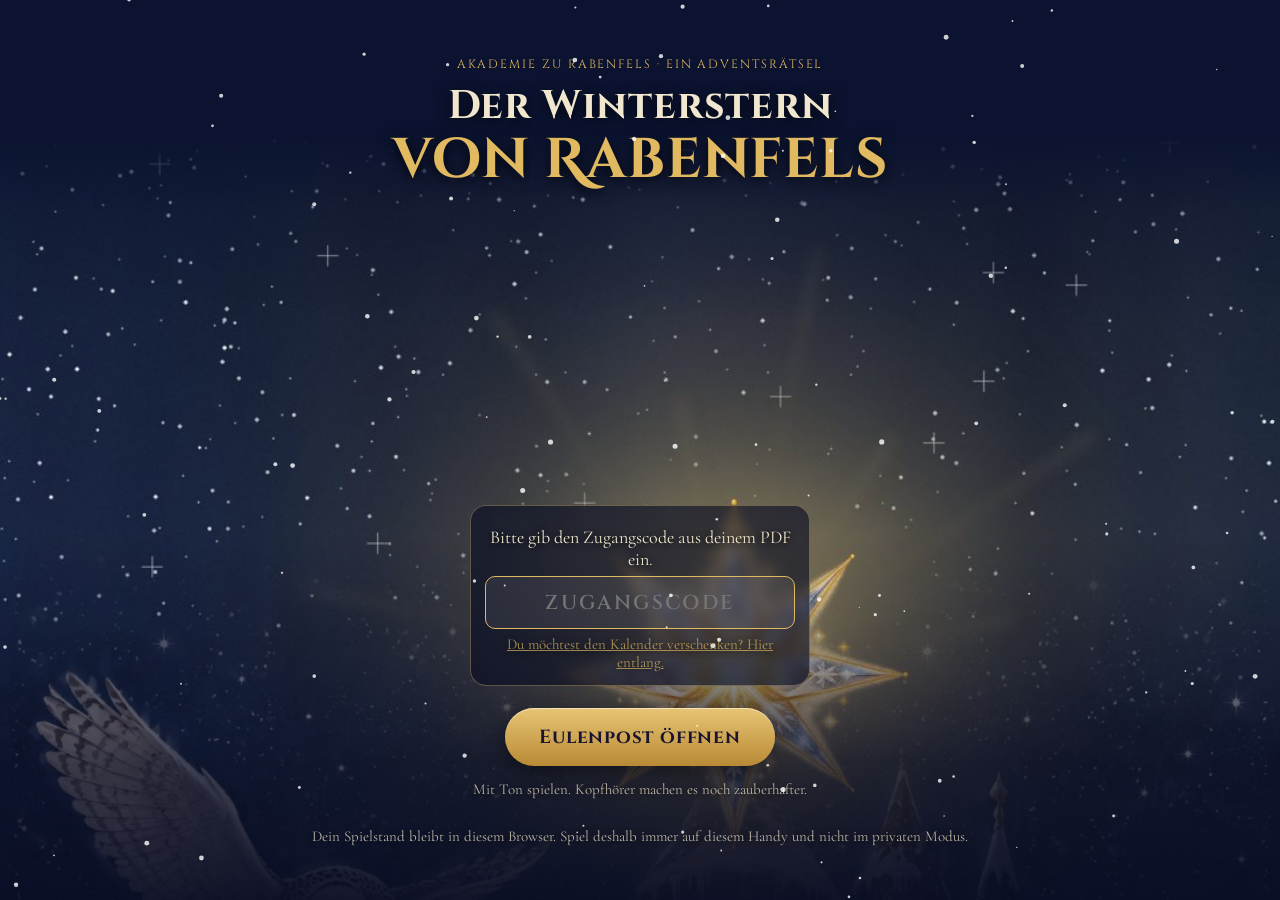
==== index.html @ e257e522 "Ortsgeräusche gleich laut und leiser unter der Stimme Co-Authored-By: Claude Opus 5.5 <noreply@anthr" ====
<!doctype html>
<html lang="de">
<head><meta name="robots" content="noindex">
<meta charset="utf-8">
<meta name="viewport" content="width=device-width,initial-scale=1,viewport-fit=cover">
<title>Der Winterstern von Rabenfels</title>
<meta name="theme-color" content="#060a1e">
<meta name="robots" content="noindex">
<link rel="preconnect" href="https://fonts.googleapis.com"><link rel="preconnect" href="https://fonts.gstatic.com" crossorigin>
<link href="https://fonts.googleapis.com/css2?family=Cinzel:wght@500;700&family=Cinzel+Decorative:wght@700&family=Cormorant+Garamond:ital,wght@0,500;0,700;1,500;1,700&family=Pinyon+Script&display=swap" rel="stylesheet">
<link rel="stylesheet" href="style.css?v=13">
</head>
<body>
<canvas id="snow"></canvas>

<section id="s-start" class="screen on">
  <div class="start-sky" id="start-sky"></div>
  <div class="start-in">
    <div class="kick">Akademie zu Rabenfels · Ein Adventsrätsel</div>
    <h1>Der Winterstern<em>von Rabenfels</em></h1>
    <div class="start-owl"><img src="eule.png" alt="Schneeeule mit Eulenpost"></div>
    <p id="giftline" class="giftline"></p>
    <div id="giftmsg" class="giftmsg"></div>
    <div id="codebox" class="codebox">
      <p>Bitte gib den Zugangscode aus deinem PDF ein.</p>
      <input id="code" autocomplete="off" autocapitalize="characters" placeholder="Zugangscode">
      <p class="small"><a href="verschenken.html">Du möchtest den Kalender verschenken? Hier entlang.</a></p>
    </div>
    <button id="btn-start" class="btn big">Eulenpost öffnen</button>
    <p class="small">Mit Ton spielen. Kopfhörer machen es noch zauberhafter.</p>
    <p class="small">Dein Spielstand bleibt in diesem Browser. Spiel deshalb immer auf diesem Handy und nicht im privaten Modus.</p>
    <div class="start-spacer"></div>
  </div>
</section>

<section id="s-intro" class="screen">
  <video id="ivid" class="ivid" playsinline muted preload="auto" poster="intro_poster.jpg" src="intro.mp4"></video><div class="ivig"></div>
  <div class="intro-text" id="intro-text"></div>
  <button id="btn-skip" class="btn ghost sm skip">Weiter</button>
</section>

<section id="s-desk" class="screen">
  <header class="deskhead">
    <div><div class="kick">Akademie zu Rabenfels</div><div class="title">Der Winterstern</div></div>
    <div class="headbtns"><button id="btn-book" class="icon" title="Zauberbuch"></button><button id="btn-sound" class="icon" title="Ton"></button></div>
  </header>
  <div class="skybox" id="skybox"></div>
  <div class="skylab" id="skylab"></div>
  <div class="grid" id="grid"></div>
  <p class="foot" id="deskfoot"></p>
</section>

<section id="s-env" class="screen">
  <div class="env-wrap">
    <div class="env-date" id="env-date"></div>
    <div class="owl" id="owl"><img src="eule.png" alt="Schneeeule mit Brief"></div>
    <div class="letter" id="letter">
      <div class="lt-back"></div>
      <div class="lt-card" id="lt-card">Eulenbrief</div>
      <div class="lt-front"></div>
      <div class="lt-flap"></div>
      <div class="rune" id="rune"></div>
    </div>
    <p class="env-hint" id="env-hint">Fahr mit dem Finger die leuchtende Rune nach</p>
    <button class="btn ghost sm" id="btn-env-back">Zurück zum Sternenhimmel</button>
  </div>
</section>

<section id="s-case" class="screen">
  <div class="case">
    <div class="paper">
      <div class="case-top"><span id="c-date"></span><span class="nr" id="c-nr"></span></div>
      <div class="dept">Eulenbrief von Meisterin Eibenhain</div>
      <div class="titlerow"><h2 id="c-title"></h2><button class="say" id="btn-say" title="Vorlesen"></button></div>
      <p class="story" id="c-story"></p>
      <div class="widget" id="c-widget"></div>
      <p class="question" id="c-q"></p>
      <div class="answer" id="c-answer"></div>
      <div class="hints"><button class="btn ghost sm" id="btn-h1">Hinweis 1</button><button class="btn ghost sm" id="btn-h2">Hinweis 2</button></div>
      <p class="hinttext" id="c-hint"></p>
      <div class="solved" id="c-solved"></div>
    </div>
    <button class="btn ghost" id="btn-case-back">Zurück zum Sternenhimmel</button>
  </div>
</section>

<section id="s-book" class="screen">
  <div class="case"><div class="paper book-page">
    <div class="kick" style="color:var(--gold2)">Akademie zu Rabenfels</div>
    <h2>Das Zauberbuch</h2>
    <p class="story">Über dem höchsten Turm der Akademie leuchtet seit tausend Wintern der Winterstern. In dieser Nacht ist er erloschen, und ein Schneesturm hat sich über die Burg gelegt. Meisterin Eibenhain schickt dir jeden Tag im Dezember einen Eulenbrief mit einem Rätsel. Jede Lösung entzündet einen Stern mit einem Buchstaben. An Heiligabend verbindest du alle Sterne, sprichst die Formel und entzündest den Winterstern neu.</p>
    <h3>Zahlentafel</h3>
    <div class="numtab" id="numtab"></div>
    <h3>So funktioniert es</h3>
    <p class="story">Jeden Tag im Dezember bringt die Eule einen neuen Brief. Verpasste Tage kannst du jederzeit nachholen, zukünftige Briefe bleiben versiegelt. Wenn du nicht weiterkommst, helfen dir zwei Hinweise. Dein Fortschritt bleibt auf diesem Handy gespeichert.</p>
    <button class="btn" id="btn-book-back">Zurück</button>
  </div></div>
</section>

<section id="s-final" class="screen">
  <div class="fin-wrap">
    <div class="fin-head"><div class="kick">Heiligabend · Die Sternennacht</div><h2>Der Winterstern</h2></div>
    <p class="fin-hint" id="fin-hint"></p>
    <div class="finsky" id="finsky"></div>
    <div class="formula" id="formula"></div>
    <div class="fin-help" id="fin-help"><button class="btn ghost sm" id="btn-auto">Sterne verbinden lassen</button></div>
    <div id="verdict" class="paper verdict"></div>
    <div id="cert-wrap" class="cert-wrap">
      <div class="cert" id="cert"><div class="cert-in">
        <div class="cert-kick">AKADEMIE ZU RABENFELS</div>
        <div class="cert-title">Urkunde</div>
        <div class="cert-sub">Hiermit wird</div>
        <div class="cert-name" id="cert-name">Lehrling</div>
        <div class="cert-sub">ernannt zum Titel</div>
        <div class="cert-rank" id="cert-rank">Meister der Winterzauberei</div>
        <div class="cert-text">In 24 Nächten wurden alle Rätsel gelöst, die alte Formel gefunden und der Winterstern von Rabenfels wieder entzündet.</div>
        <div class="cert-foot"><div><span class="sig">Eibenhain</span><small>Meisterin Eibenhain</small></div><div class="cert-seal"><span class="cs-hint">Halten</span></div><div><span class="sig">24.12.</span><small>Rabenfels</small></div></div>
      </div></div>
      <p class="cert-tap"></p>
      <div class="rankpick" id="rankpick"><button class="btn ghost sm" data-r="Meisterin der Winterzauberei">Meisterin</button><button class="btn ghost sm" data-r="Meister der Winterzauberei">Meister</button></div>
      <div class="cert-name-edit" id="cert-edit"><input id="cert-input" maxlength="32" placeholder="Dein Name für die Urkunde"><button class="btn sm" id="cert-set">Eintragen</button></div>
      <div class="cert-btns"><button class="btn" id="cert-save">Urkunde speichern</button><button class="btn ghost" id="cert-share">Teilen</button></div>
      <button class="btn ghost sm" id="final-back" style="margin-top:8px">Zurück zum Sternenhimmel</button>
    </div>
    <div id="secret-wrap" class="secret-wrap">
      <div class="owlbig"><img src="eule.png" alt=""></div>
      <p class="secret-q">Eine letzte Eule bringt dir einen Brief.</p>
      <p class="secret-from" id="secret-from"></p>
      <button class="btn" id="secret-open">Brief öffnen</button>
    </div>
  </div>
</section>

<section id="s-secret" class="screen">
  <div class="secret-page">
    <div class="paper secret-letter" id="secret-letter">
      <div class="kick" style="color:var(--gold2)">Heiligabend · Persönlich</div>
      <h2 id="secret-to">Für dich</h2>
      <p class="secret-text" id="secret-text"></p>
      <p class="secret-sign" id="secret-sign"></p>
    </div>
    <button class="btn ghost" id="secret-back">Zurück zur Urkunde</button>
  </div>
</section>

<div id="cert-modal" class="cert-modal" aria-hidden="true">
  <div class="cm-box">
    <img id="cert-big" alt="Urkunde Winterzauberei">
    <div class="cm-btns"><button class="btn" id="cert-pdf">Als PDF speichern</button><button class="btn ghost" id="cert-close">Schließen</button></div>
    <p class="cm-note">Das PDF ist im A4 Querformat und lässt sich direkt ausdrucken.</p>
  </div>
</div>
<div id="toast" class="toast"></div>
<audio id="music" src="musik.mp3" loop preload="auto"></audio>
<script src="icons.js?v=13"></script>
<script src="gate.js"></script>
<script src="data.js?v=13"></script>
<script src="stimmen.js?v=13"></script>
<script src="app.js?v=13"></script>
<script src="widgets.js?v=13"></script>
</body>
</html>
---- style.css ----
:root{--ink:#2b2340;--paper:#f2e8d2;--paper2:#e6d6b2;--gold:#e0b961;--gold2:#b8893a;--navy:#0b1330;--deep:#060a1e;--blue:#2f4f96;--wax:#1d2f6b;--rose:#8a2a3a}
*{box-sizing:border-box;-webkit-tap-highlight-color:transparent}
html,body{margin:0;height:100%;background:var(--deep);color:#f1e7cf;font-family:'Cormorant Garamond',Georgia,serif;font-size:18px;overflow:hidden}
button{font:inherit;cursor:pointer;color:inherit}
#snow{position:fixed;inset:0;pointer-events:none;z-index:50}
.screen{position:fixed;inset:0;display:none;overflow-y:auto;-webkit-overflow-scrolling:touch;overflow-x:hidden}
.screen.on{display:block;animation:fadein .6s ease}
@keyframes fadein{from{opacity:0}to{opacity:1}}
.kick{font-family:Cinzel,serif;letter-spacing:.16em;text-transform:uppercase;font-size:12px;color:var(--gold)}
.btn{background:linear-gradient(180deg,#e7c574,#b98a35);color:#1a1430;border:0;border-radius:999px;padding:12px 24px;font-family:Cinzel,serif;font-weight:700;font-size:16px;letter-spacing:.04em;box-shadow:0 6px 20px rgba(0,0,0,.45),inset 0 1px 0 rgba(255,255,255,.5);transition:transform .15s}
.btn:active{transform:scale(.96)}
.btn.big{font-size:19px;padding:16px 34px;margin-top:22px}
.btn.ghost{background:transparent;border:1px solid rgba(224,185,97,.6);color:var(--gold);box-shadow:none}
.paper .btn.ghost{color:var(--ink);border-color:rgba(43,35,64,.45)}
.btn.sm{padding:8px 15px;font-size:13px}
.small{font-size:15px;opacity:.75;margin-top:14px}
h1,h2,h3{font-family:Cinzel,serif;font-weight:700}
/* Start */
#s-start{background:radial-gradient(ellipse at 50% 18%,#26346b 0,#0b1330 45%,#060a1e 80%)}
.start-sky{position:absolute;inset:0;overflow:hidden}
.start-sky svg{position:absolute;left:50%;bottom:0;transform:translateX(-50%);width:max(100%,760px);height:auto;max-height:52vh}
.start-in{position:relative;min-height:100%;display:flex;flex-direction:column;align-items:center;justify-content:flex-start;text-align:center;padding:calc(56px + env(safe-area-inset-top)) 22px 40px}
h1{font-size:34px;line-height:1.12;margin:12px 0 6px;text-shadow:0 4px 30px #000;letter-spacing:.02em}
h1 em{display:block;font-style:normal;color:var(--gold);font-size:46px;font-family:'Cinzel Decorative',Cinzel,serif}
.giftline{font-style:italic;font-size:20px;color:#f6e7c4;min-height:22px;max-width:340px;margin:8px 0}
.giftmsg{display:none;white-space:pre-line;background:rgba(242,232,210,.94);color:var(--ink);border-radius:10px;padding:14px 16px;max-width:360px;font-size:18px;box-shadow:0 10px 30px rgba(0,0,0,.5)}
.codebox{display:none;margin-top:14px;max-width:340px}
.codebox p{margin:6px 0}
.codebox input{width:100%;font:600 20px Cinzel,serif;text-align:center;letter-spacing:.12em;padding:12px;border-radius:10px;border:1px solid var(--gold);background:rgba(6,10,30,.7);color:#fff3d6;text-transform:uppercase}
.codebox a{color:var(--gold)}
.start-spacer{flex:1;min-height:40px}
.deadstar{position:relative;width:70px;height:70px;margin:4px auto}
.deadstar svg{width:100%;height:100%}
/* Intro */
#s-intro{background:#040716}
.intro-stage{position:absolute;inset:0;overflow:hidden}
.intro-stage svg{position:absolute;left:50%;bottom:0;transform:translateX(-50%);width:max(100%,600px)}
.intro-text{position:absolute;left:0;right:0;top:18%;text-align:center;font-family:Cinzel,serif;font-size:24px;line-height:1.35;text-shadow:0 2px 20px #000;padding:0 26px;transition:opacity .6s}
.skip{position:absolute;right:16px;top:calc(16px + env(safe-area-inset-top));z-index:5}
#istar{transform-origin:300px 120px;transition:opacity 2.5s,transform 2.5s}
#istar.out{opacity:.08;transform:scale(.5)}
.win{transition:fill 1.2s}
/* Desk */
#s-desk{background:linear-gradient(180deg,#0a1230 0,#111c45 40%,#1b1b3a 100%)}
.deskhead{display:flex;justify-content:space-between;align-items:center;padding:calc(14px + env(safe-area-inset-top)) 16px 4px}
.deskhead .title{font-family:Cinzel,serif;font-size:23px;font-weight:700}
.headbtns{display:flex;gap:8px}
.icon{width:44px;height:44px;border-radius:50%;border:1px solid rgba(224,185,97,.5);background:rgba(0,0,0,.25);font-size:20px}
.skybox{position:relative;margin:4px 12px 2px;border-radius:16px;overflow:hidden;background:radial-gradient(ellipse at 50% 30%,#22306a,#0a1230 75%);box-shadow:inset 0 0 40px rgba(0,0,0,.6),0 8px 24px rgba(0,0,0,.4);max-width:520px;margin-left:auto;margin-right:auto}
.skybox svg{display:block;width:100%;height:auto}
.skylab{text-align:center;font-family:Cinzel,serif;font-size:13px;letter-spacing:.08em;color:var(--gold);margin:8px 0 2px}
.st-star{transition:opacity .6s}
.st-star.new{animation:starin 1.4s ease}
@keyframes starin{0%{transform:scale(3);opacity:0}60%{opacity:1}100%{transform:scale(1)}}
.grid{display:grid;grid-template-columns:repeat(4,1fr);gap:12px;padding:10px 14px 18px;max-width:520px;margin:0 auto}
.env{position:relative;aspect-ratio:4/3;border-radius:6px;background:linear-gradient(160deg,#f1e4c6,#d8c49a);box-shadow:0 6px 14px rgba(0,0,0,.45);border:0;padding:0;overflow:hidden;color:var(--ink);transform:rotate(var(--r,0deg));transition:transform .2s}
.env::before{content:"";position:absolute;left:0;right:0;top:0;height:55%;background:linear-gradient(160deg,#e4d2aa,#ccb586);clip-path:polygon(0 0,100% 0,50% 100%)}
.env .num{position:absolute;left:6px;bottom:2px;font-family:Cinzel,serif;font-weight:700;font-size:18px}
.env .wax{position:absolute;left:50%;top:50%;width:34px;height:34px;transform:translate(-50%,-38%)}
.env .wax img{width:100%;height:100%}
.env .wax i{position:absolute;right:-8px;bottom:-6px;font-size:13px;font-style:normal}
.env.locked{filter:grayscale(.55) brightness(.62)}
.env.open{background:linear-gradient(160deg,#e9e0cb,#cfc2a4)}
.env.open::before{opacity:.35}
.env .solvedmark{position:absolute;left:50%;top:50%;transform:translate(-50%,-50%);font-size:26px;color:var(--gold2)}
.env.today{animation:glow 2s ease-in-out infinite}
@keyframes glow{0%,100%{box-shadow:0 0 0 2px rgba(224,185,97,.4),0 6px 14px rgba(0,0,0,.45)}50%{box-shadow:0 0 0 3px var(--gold),0 0 26px rgba(224,185,97,.75)}}
.foot{text-align:center;font-size:16px;opacity:.75;padding:0 20px calc(30px + env(safe-area-inset-bottom))}
/* Eulenbrief öffnen */
#s-env{background:radial-gradient(ellipse at 50% 30%,#1d2b62,#070c22 75%)}
.env-wrap{min-height:100%;display:flex;flex-direction:column;align-items:center;justify-content:center;padding:calc(30px + env(safe-area-inset-top)) 14px 30px}
.env-date{font-family:Cinzel,serif;color:var(--gold);letter-spacing:.1em;font-size:15px;margin-bottom:6px;text-align:center}
.owl{width:min(64vw,250px);height:min(45vw,176px);transform:translate(-120vw,-30px) rotate(-10deg);filter:drop-shadow(0 14px 18px rgba(0,0,0,.45));pointer-events:none;position:relative;z-index:4}
.owl img{width:100%;height:100%;object-fit:contain;transform-origin:50% 60%;animation:flap .42s ease-in-out infinite alternate}
@keyframes flap{from{transform:scaleY(1) translateY(0)}to{transform:scaleY(.93) translateY(5px)}}
.owl.rest img{animation:hover 1.6s ease-in-out infinite alternate}
@keyframes hover{from{transform:translateY(0) rotate(-1deg)}to{transform:translateY(-8px) rotate(1.5deg)}}
.owl.fly{animation:owlfly 1.6s cubic-bezier(.2,.8,.25,1) forwards}
.owl.away{animation:owlaway 1.3s ease-in forwards}
@keyframes owlfly{0%{transform:translate(-110vw,-120px) scale(.45) rotate(-14deg)}60%{transform:translate(6vw,-14px) scale(1.04) rotate(6deg)}100%{transform:translate(0,0) scale(1) rotate(0)}}
@keyframes owlaway{0%{transform:translate(0,0) scale(1)}100%{transform:translate(115vw,-60vh) scale(.5) rotate(12deg)}}
.letter{position:relative;width:min(92vw,380px);aspect-ratio:4/3;margin-top:6px;opacity:0;transform:translateY(-40px) scale(.7)}
.letter.in{animation:letterin .9s .9s ease forwards}
@keyframes letterin{to{opacity:1;transform:none}}
.lt-back{position:absolute;inset:0;border-radius:8px;background:linear-gradient(160deg,#f3e7cb,#d9c497);box-shadow:0 18px 40px rgba(0,0,0,.6)}
.lt-flap{position:absolute;left:0;right:0;top:0;height:58%;background:linear-gradient(160deg,#e6d4a9,#ccb382);clip-path:polygon(0 0,100% 0,50% 100%);transform-origin:top;transition:transform .9s ease;z-index:2}
.letter.opened .lt-flap{transform:rotateX(180deg);z-index:0}
.lt-card{position:absolute;left:8%;right:8%;top:12%;bottom:8%;background:#fbf4e3;border-radius:4px;transition:transform 1s ease .4s;z-index:1;display:flex;align-items:flex-start;justify-content:center;padding-top:10px;font-family:Cinzel,serif;color:var(--ink);font-size:14px;letter-spacing:.1em}
.letter.opened .lt-card{transform:translateY(-55%)}
.lt-front{position:absolute;inset:0;border-radius:8px;background:linear-gradient(160deg,#efe1c0,#d6c092);clip-path:polygon(0 0,50% 62%,100% 0,100% 100%,0 100%);z-index:2}
.rune{position:absolute;left:50%;top:58%;width:44%;aspect-ratio:1;transform:translate(-50%,-50%);z-index:3;touch-action:none}
.rune svg{width:100%;height:100%;overflow:visible}
.rune.broken{animation:sealbreak 1s ease forwards}
@keyframes sealbreak{30%{transform:translate(-50%,-50%) scale(1.15)}100%{transform:translate(-50%,-50%) scale(.2);opacity:0}}
.env-hint{margin:22px 0 10px;text-align:center;font-size:19px;color:#f3e2bb;min-height:26px;max-width:340px}
/* Rätselseite */
#s-case{background:radial-gradient(ellipse at 50% 0,#1d2b62,#070c22 70%)}
.case{max-width:560px;margin:0 auto;padding:calc(14px + env(safe-area-inset-top)) 14px calc(40px + env(safe-area-inset-bottom))}
.paper{position:relative;background:linear-gradient(180deg,#f6eedb,#ecdfc0);color:var(--ink);border-radius:12px;padding:22px 18px 20px;box-shadow:0 18px 40px rgba(0,0,0,.55);margin-bottom:16px}
.paper::before{content:"";position:absolute;inset:8px;border:1px solid rgba(184,137,58,.45);border-radius:8px;pointer-events:none}
.case-top{display:flex;justify-content:space-between;align-items:center;font-family:Cinzel,serif;font-size:13px;letter-spacing:.08em;color:var(--gold2)}
.case-top .nr{display:inline-flex;align-items:center;justify-content:center;width:38px;height:38px;border-radius:50%;background:var(--wax);color:#f1d690;font-weight:700;font-size:17px}
.dept{font-family:Cinzel,serif;font-size:11px;letter-spacing:.18em;text-transform:uppercase;opacity:.6;margin-top:2px}
.titlerow{display:flex;align-items:center;justify-content:space-between;gap:10px}
.titlerow h2{font-size:24px;margin:10px 0 4px;line-height:1.15}
.say{width:42px;height:42px;flex:none;border-radius:50%;border:1px solid rgba(43,35,64,.35);background:transparent;font-size:19px}
.say.on{background:var(--gold);border-color:var(--gold2)}
.story{font-size:19px;line-height:1.45;margin:8px 0}
.story .cur{display:inline-block;width:2px;background:var(--ink);animation:blink 1s infinite;margin-left:1px}
@keyframes blink{50%{opacity:0}}
.widget{margin:14px 0 6px}
.question{font-weight:700;font-size:19px;line-height:1.35;margin:12px 0 8px}
.answer{display:flex;gap:8px;margin-top:6px}
.answer input{flex:1;min-width:0;font:600 19px Cinzel,serif;padding:11px 12px;border:1px solid rgba(43,35,64,.45);border-radius:10px;background:#fffaf0;color:var(--ink);text-transform:uppercase;letter-spacing:.06em}
.hints{display:flex;gap:8px;margin-top:14px}
.hinttext{font-style:italic;font-size:18px;min-height:4px;margin:8px 0 0}
.solved{display:none;margin-top:16px;padding:16px;border-radius:12px;background:linear-gradient(180deg,#14204a,#0b1330);color:#f6e8c4;text-align:center;font-size:18px;line-height:1.4}
.solved b.big{display:block;font-family:Cinzel,serif;font-size:54px;color:var(--gold);line-height:1.1;margin:4px 0;text-shadow:0 0 22px rgba(224,185,97,.7)}
.solved .stamp2{display:block;font-family:Cinzel,serif;letter-spacing:.3em;font-size:13px;color:var(--gold);opacity:.9}
.shake{animation:shake .45s}
@keyframes shake{20%,60%{transform:translateX(-7px)}40%,80%{transform:translateX(7px)}}
.flystar{position:fixed;left:50%;top:55%;z-index:60;font-family:Cinzel,serif;font-size:46px;color:#fff3c4;text-shadow:0 0 18px #ffd56a,0 0 40px #ffb92e;pointer-events:none;animation:flystar 1.7s ease-in forwards}
@keyframes flystar{0%{transform:translate(-50%,-50%) scale(.4);opacity:0}25%{transform:translate(-50%,-50%) scale(1.4);opacity:1}100%{transform:translate(-50%,-62vh) scale(.3);opacity:0}}
.sparkle{position:fixed;width:7px;height:7px;border-radius:50%;background:#ffe8a6;box-shadow:0 0 10px #ffd56a;z-index:70;pointer-events:none;animation:spark 1s ease-out forwards}
@keyframes spark{to{transform:translate(var(--dx),var(--dy)) scale(.2);opacity:0}}
.toast{position:fixed;left:50%;bottom:calc(26px + env(safe-area-inset-bottom));transform:translate(-50%,40px);opacity:0;background:rgba(11,19,48,.96);border:1px solid var(--gold);color:#f6e8c4;padding:12px 18px;border-radius:12px;font-size:17px;z-index:90;transition:.3s;max-width:88vw;text-align:center;pointer-events:none}
.toast.on{opacity:1;transform:translate(-50%,0)}
/* Widgets allgemein */
.box{background:rgba(255,255,255,.45);border:1px solid rgba(184,137,58,.4);border-radius:10px;padding:12px}
.wlab{font-family:Cinzel,serif;font-size:12px;letter-spacing:.12em;text-transform:uppercase;color:var(--gold2);margin:10px 0 4px;text-align:center}
.center{text-align:center}
.mx{display:block;margin:10px auto 0}
.opts{display:grid;gap:8px}
.opt{display:flex;flex-direction:column;align-items:center;gap:4px;padding:10px 6px;border-radius:10px;border:1px solid rgba(43,35,64,.3);background:rgba(255,255,255,.5);color:var(--ink)}
.opt.sel{border-color:var(--gold2);background:#fff3d0;box-shadow:0 0 0 2px var(--gold)}
.opt .lab{font-family:Cinzel,serif;font-weight:700}
.scratch{position:relative;border-radius:10px;overflow:hidden;touch-action:none;user-select:none}
.scratch canvas{position:absolute;inset:0;width:100%;height:100%}
.inktext{padding:26px 22px;font-size:22px;line-height:1.45;font-style:italic;color:#4b2a7a;text-align:center;min-height:170px;display:flex;align-items:center;justify-content:center;background:linear-gradient(160deg,#f7edd6,#e9d9b3)}
.ball{position:relative;width:min(78vw,280px);margin:0 auto}
.ball .sphere{position:relative;width:100%;aspect-ratio:1;border-radius:50%;overflow:hidden;background:radial-gradient(circle at 35% 30%,#d7e6ff,#6d86c9 45%,#22306a 80%);box-shadow:0 0 40px rgba(140,170,255,.5);touch-action:none}
.ball .mw{position:absolute;inset:0;display:flex;align-items:center;justify-content:center;font-family:Cinzel,serif;font-weight:700;font-size:44px;color:#fff;text-shadow:0 0 14px #b8d0ff;transform:scaleX(-1);letter-spacing:.05em}
.ball .sphere canvas{position:absolute;inset:0;width:100%;height:100%;border-radius:50%}
.ball .stand{width:60%;height:34px;margin:-8px auto 0;background:linear-gradient(180deg,#8a6a3a,#4f3a1c);clip-path:polygon(12% 0,88% 0,100% 100%,0 100%);border-radius:4px}
.cauld{position:relative;height:250px;touch-action:none}
.cauld .pot{position:absolute;left:50%;bottom:6px;transform:translateX(-50%);width:190px;height:120px}
.cauld .steam{position:absolute;left:50%;bottom:118px;transform:translateX(-50%);font-family:Cinzel,serif;font-weight:700;font-size:34px;color:#fff;text-shadow:0 0 16px #9fe0a5;opacity:0;transition:opacity 1s,transform 1.5s;white-space:nowrap}
.cauld .steam.on{opacity:1;transform:translate(-50%,-14px)}
.ingr{position:absolute;top:4px;display:flex;flex-direction:column;align-items:center;width:25%;touch-action:none}
.ingr .dot{width:44px;height:44px;border-radius:50%;box-shadow:inset -5px -6px 0 rgba(0,0,0,.2),0 4px 8px rgba(0,0,0,.3);display:flex;align-items:center;justify-content:center;font-family:Cinzel,serif;font-weight:700;color:#fff;font-size:18px;text-shadow:0 1px 2px rgba(0,0,0,.6)}
.ingr small{font-size:13px;margin-top:3px;font-weight:600}
.ingr.used{opacity:.2;pointer-events:none}
.seqline{text-align:center;font-family:Cinzel,serif;font-size:22px;letter-spacing:.3em;min-height:28px}
.wheel{width:min(84vw,300px);margin:0 auto;display:block;touch-action:none}
.codeword{text-align:center;font-family:Cinzel,serif;font-size:30px;letter-spacing:.25em;color:var(--wax);font-weight:700}
.moons{display:flex;justify-content:center;gap:6px;flex-wrap:wrap}
.moons .m{width:52px;text-align:center}
.moons svg{width:52px;height:52px}
.qmark{width:52px;height:52px;border-radius:50%;border:2px dashed var(--gold2);display:flex;align-items:center;justify-content:center;font:700 24px Cinzel,serif;color:var(--gold2)}
.frames{display:grid;grid-template-columns:repeat(3,1fr);gap:8px}
.frame{position:relative;border:6px solid #a77a2e;border-radius:10px 10px 50% 50%/10px 10px 22% 22%;background:radial-gradient(circle at 50% 35%,#5a4a7a,#22183a);padding:16px 4px 10px;text-align:center;color:#f6e8c4;box-shadow:0 6px 12px rgba(0,0,0,.35),inset 0 0 0 2px #e0b961}
.frame .face{font-size:38px}
.frame b{display:block;font-family:Cinzel,serif;font-size:12px;margin-top:4px}
.frame.talk{animation:wob .5s}
@keyframes wob{30%{transform:rotate(-3deg)}60%{transform:rotate(3deg)}}
.bubble{min-height:58px;margin:10px 0 4px;padding:10px 14px;border-radius:14px;background:#fff;color:var(--ink);font-style:italic;font-size:19px;text-align:center;box-shadow:0 4px 10px rgba(0,0,0,.15)}
.lift{margin-top:8px;display:grid;grid-template-columns:repeat(3,1fr);gap:8px}
.stairs{display:grid;grid-template-columns:repeat(4,1fr);gap:3px;max-width:300px;margin:0 auto;background:#2a2140;padding:6px;border-radius:10px;position:relative}
.stairs .t{aspect-ratio:1;background:#4b3f68;border-radius:4px;padding:0;border:0;transition:transform .25s}
.stairs .t svg{width:100%;height:100%;display:block}
.stairs.ok .t{background:#5d4f86}
.stairs-ends{display:flex;justify-content:space-between;max-width:300px;margin:4px auto;font-family:Cinzel,serif;font-size:13px}
.maze{position:relative;width:min(84vw,300px);aspect-ratio:1;margin:0 auto;touch-action:none}
.maze svg{width:100%;height:100%;display:block}
.arrows{display:grid;grid-template-columns:repeat(3,52px);gap:6px;justify-content:center;margin-top:10px}
.arrows button{height:46px;border-radius:10px;border:1px solid rgba(43,35,64,.3);background:rgba(255,255,255,.6);font-size:20px}
.mbox{position:relative;max-width:320px;margin:0 auto}
.crank{display:block;width:150px;height:150px;margin:0 auto;touch-action:none}
.bells{display:grid;grid-template-columns:repeat(6,1fr);gap:6px;margin-top:10px}
.bells button{border:0;background:none;padding:0;display:flex;flex-direction:column;align-items:center;font-family:Cinzel,serif;font-weight:700;color:var(--ink)}
.bells button span{font-size:30px;line-height:1}
.bells button.ring span{animation:wob .4s}
.globe{width:min(74vw,260px);margin:0 auto;display:block;touch-action:none}
.globewrap{position:relative;width:min(74vw,260px);margin:0 auto}
.globewrap canvas{position:absolute;left:0;top:0;width:100%;aspect-ratio:1;border-radius:50%;pointer-events:none}
.globetext{position:absolute;left:14%;right:14%;top:22%;height:44%;display:flex;align-items:center;justify-content:center;text-align:center;font-style:italic;font-weight:700;font-size:18px;line-height:1.25;color:#fff;text-shadow:0 0 8px #000,0 0 3px #000;opacity:0;pointer-events:none}
.meter{height:8px;border-radius:5px;background:rgba(43,35,64,.15);overflow:hidden;max-width:220px;margin:10px auto 0}
.meter i{display:block;height:100%;width:0;background:linear-gradient(90deg,#9fc3ff,#fff)}
.sudo{display:grid;grid-template-columns:repeat(4,1fr);gap:0;max-width:300px;margin:0 auto;border:3px solid #3f6b3a;border-radius:8px;overflow:hidden;background:#6a4b2a}
.sudo button{aspect-ratio:1;border:1px solid rgba(0,0,0,.25);background:#7a5a36;padding:2px;display:flex;flex-direction:column;align-items:center;justify-content:center;color:#fff}
.sudo button.giv{background:#5c4226}
.sudo button.gold{box-shadow:inset 0 0 0 3px var(--gold);background:#8a6a3c}
.sudo button:nth-child(4n+2){border-right:3px solid #3f6b3a}
.sudo button:nth-child(n+5):nth-child(-n+8){border-bottom:3px solid #3f6b3a}
.herb{width:34px;height:34px;border-radius:50%;display:flex;align-items:center;justify-content:center;font:700 16px Cinzel,serif;color:#fff;box-shadow:inset -3px -4px 0 rgba(0,0,0,.2)}
.sudo small{font-size:11px;margin-top:2px}
.legend{display:flex;flex-wrap:wrap;justify-content:center;gap:8px;margin-top:10px;font-size:15px}
.legend span{display:flex;align-items:center;gap:4px}
.legend i{width:16px;height:16px;border-radius:50%;display:inline-block}
.scale{width:min(86vw,320px);margin:0 auto;display:block}
.recipe{display:flex;flex-direction:column;gap:4px;align-items:center;font-size:18px;margin-bottom:8px}
.ctrl{display:flex;gap:10px;justify-content:center;align-items:center;margin-top:8px}
.ctrl b{font-family:Cinzel,serif;font-size:22px;min-width:40px;text-align:center}
.cave{position:relative;border-radius:12px;overflow:hidden;min-height:240px;background:#3b2c22 url("data:image/svg+xml,%3Csvg xmlns='http://www.w3.org/2000/svg' width='80' height='40'%3E%3Crect width='80' height='40' fill='%235a4535'/%3E%3Cpath d='M0 20H80M40 0V20M20 20V40M60 20V40' stroke='%233a2a1e' stroke-width='3'/%3E%3C/svg%3E");touch-action:none;user-select:none}
.cave .insc{position:absolute;inset:0;display:flex;align-items:center;justify-content:center;padding:24px 26px;text-align:center;font-size:21px;line-height:1.45;font-weight:700;color:#f3d79a;text-shadow:0 1px 0 #000}
.cave .dark{position:absolute;inset:0;background:#06040a;-webkit-mask-image:radial-gradient(circle 74px at var(--x,-200px) var(--y,-200px),transparent 0,transparent 45%,#000 100%);mask-image:radial-gradient(circle 74px at var(--x,-200px) var(--y,-200px),transparent 0,transparent 45%,#000 100%)}
.cave .flame{position:absolute;left:var(--x,-200px);top:var(--y,-200px);transform:translate(-50%,-10%);font-size:34px;pointer-events:none;filter:drop-shadow(0 0 14px #ffb347)}
.scopebox{position:relative;border-radius:12px;overflow:hidden;background:#050818;touch-action:none}
.scopebox svg{display:block;width:100%;height:auto}
.lockw{display:flex;justify-content:center;gap:10px;margin:8px 0}
.ring{display:flex;flex-direction:column;align-items:center;gap:4px}
.ring button{width:56px;height:34px;border-radius:8px;border:1px solid rgba(43,35,64,.3);background:rgba(255,255,255,.6)}
.ring b{width:56px;height:62px;display:flex;align-items:center;justify-content:center;font:700 34px Cinzel,serif;color:#f1d690;background:linear-gradient(180deg,#2a2140,#3b3160 50%,#2a2140);border-radius:8px;box-shadow:inset 0 2px 6px rgba(0,0,0,.6)}
.clues{font-size:17px;line-height:1.35}
.clues div{display:flex;gap:10px;align-items:baseline;padding:4px 0;border-bottom:1px dashed rgba(43,35,64,.2)}
.clues b{font-family:Cinzel,serif;letter-spacing:.2em;min-width:56px}
.chest{font-size:56px;text-align:center;transition:transform .5s}
.shelf{display:flex;align-items:flex-end;justify-content:center;gap:8px;height:180px;padding:0 10px;border-bottom:12px solid #6b4a2a;background:linear-gradient(180deg,rgba(107,74,42,.15),rgba(107,74,42,.35));border-radius:8px 8px 0 0}
.book{width:52px;border:0;border-radius:4px 4px 0 0;display:flex;align-items:center;justify-content:center;font:700 22px Cinzel,serif;color:#f6e1a8;box-shadow:inset -6px 0 0 rgba(0,0,0,.18),inset 0 8px 0 rgba(255,255,255,.08);transition:height .3s,transform .2s}
.book.sel{transform:translateY(-10px);outline:3px solid var(--gold)}
.dots{display:block;width:min(70vw,250px);margin:0 auto;touch-action:none}
.owlrow{display:flex;justify-content:center;gap:10px}
.owlbtn{border:1px solid rgba(43,35,64,.3);background:rgba(255,255,255,.55);border-radius:12px;padding:6px 10px;display:flex;flex-direction:column;align-items:center;min-width:76px}
.owlbtn span{font-size:30px}
.owlbtn.sel{box-shadow:0 0 0 3px var(--gold);background:#fff3d0}
.owlbtn.placed{opacity:.45}
.towers{display:grid;grid-template-columns:repeat(3,1fr);gap:8px;margin-top:12px}
.tower{border:0;border-radius:10px 10px 4px 4px;background:linear-gradient(180deg,#3a3260,#241c40);color:#f6e8c4;padding:10px 4px;min-height:120px;display:flex;flex-direction:column;align-items:center;justify-content:space-between}
.tower .slot{font-size:30px;min-height:38px}
.tower small{font-family:Cinzel,serif;font-size:12px}
.lanterns{display:grid;grid-template-columns:repeat(3,1fr);gap:10px;max-width:300px;margin:0 auto}
.lantern{border:0;border-radius:14px;background:#2a2140;color:#8d84a8;padding:10px 0;display:flex;flex-direction:column;align-items:center;font:700 20px Cinzel,serif;transition:background .2s,color .2s,box-shadow .2s}
.lantern span{font-size:30px;filter:grayscale(1) brightness(.6);transition:filter .2s}
.lantern.lit{background:#5a4a2a;color:#ffe9a8;box-shadow:0 0 26px #ffcf6a}
.lantern.lit span{filter:none}
.xw{display:flex;flex-direction:column;align-items:flex-start;gap:4px;width:fit-content;margin:0 auto}
.xrow{display:flex;gap:3px;align-items:center}
.xrow input{width:38px;height:42px;text-align:center;font:700 20px Cinzel,serif;border:1px solid rgba(43,35,64,.45);border-radius:6px;background:#fffaf0;color:var(--ink);text-transform:uppercase;padding:0}
.xrow input.g{background:#fbe6a8;border:2px solid var(--gold2)}
.xrow input.ok{color:#2f6b2f}
.xrow .n{width:20px;font:700 14px Cinzel,serif;text-align:right;margin-right:4px}
.xclues{font-size:17px;margin-top:10px;line-height:1.4}
.diffpic{border-radius:10px;overflow:hidden;margin-bottom:6px}
.diffpic svg{display:block;width:100%;height:auto}
.pix{display:grid;grid-template-columns:repeat(5,1fr);gap:4px;max-width:260px;margin:0 auto}
.pix button{aspect-ratio:1;border:1px solid rgba(43,35,64,.3);border-radius:6px;background:rgba(255,255,255,.6);font:700 17px Cinzel,serif;color:var(--ink);padding:0}
.pix button.on{background:linear-gradient(180deg,#f0cf7a,#c9973d);color:#2a1d10;border-color:#a0782c}
.dialw{position:relative;width:min(70vw,250px);margin:0 auto}
.dialw svg{width:100%;display:block;touch-action:none}
.spark{width:90px;height:90px;margin:6px auto;border-radius:50%;background:radial-gradient(circle,#fff7d6,#ffd56a 35%,rgba(255,180,60,0) 70%);opacity:.12;transition:opacity .08s}
.spark.on{opacity:1}
.mtab{display:grid;grid-template-columns:repeat(4,1fr);gap:6px;font-size:16px;text-align:center;margin-top:8px}
.mtab div{background:rgba(255,255,255,.5);border-radius:6px;padding:4px 0}
.mtab b{font-family:Cinzel,serif}
.numtab{display:grid;grid-template-columns:repeat(9,1fr);gap:3px;font-size:13px;text-align:center}
.numtab div{background:rgba(255,255,255,.55);border-radius:4px;padding:3px 0;line-height:1.1;color:var(--ink)}
.numtab b{font-family:Cinzel,serif;font-size:15px}
/* Finale */
#s-final{background:radial-gradient(ellipse at 50% 30%,#1b285c,#050818 75%)}
.fin-wrap{max-width:560px;margin:0 auto;padding:calc(14px + env(safe-area-inset-top)) 12px calc(40px + env(safe-area-inset-bottom))}
.fin-head{text-align:center;margin:6px 0}
.fin-head h2{margin:6px 0;font-size:24px}
.fin-hint{text-align:center;font-size:19px;line-height:1.4;margin:6px 6px 10px;min-height:52px}
.finsky{position:relative;border-radius:16px;overflow:hidden;background:radial-gradient(ellipse at 50% 35%,#22306a,#070c22 78%);box-shadow:0 10px 30px rgba(0,0,0,.6);touch-action:none;user-select:none}
.finsky svg{display:block;width:100%;height:auto}
.formula{display:flex;flex-wrap:wrap;justify-content:center;gap:6px 14px;margin:14px 0 6px}
.formula .word{display:flex;gap:2px}
.formula .slot{width:21px;height:30px;border-bottom:2px solid rgba(224,185,97,.55);font:700 21px Cinzel,serif;text-align:center;color:var(--gold)}
.formula .slot.new{animation:pop .7s ease}
.formula.glow .slot{color:#fff6d0;text-shadow:0 0 12px #ffd56a;border-color:transparent}
@keyframes pop{0%{transform:scale(2.4);opacity:0}60%{transform:scale(.9);opacity:1}100%{transform:scale(1)}}
.fin-help{display:flex;justify-content:center;gap:8px;margin:8px 0}
.verdict{display:none}
.verdict.on{display:block;animation:fadein 1s}
.cert-wrap{display:none;text-align:center}
.cert-wrap.on{display:block;animation:fadein 1s}
.cert{position:relative;background:linear-gradient(180deg,#f8f0dc,#eadbb5);color:var(--ink);border-radius:6px;padding:12px;box-shadow:0 18px 40px rgba(0,0,0,.6);aspect-ratio:1600/1130;cursor:pointer}
.cert-in{height:100%;border:3px solid var(--wax);outline:1px solid var(--gold2);outline-offset:-8px;border-radius:3px;display:flex;flex-direction:column;align-items:center;justify-content:center;padding:6px 10px}
.cert-kick{font-family:Cinzel,serif;font-size:9px;letter-spacing:.16em;color:var(--wax)}
.cert-title{font-family:'Cinzel Decorative',Cinzel,serif;font-weight:700;font-size:30px;line-height:1.1;margin:2px 0}
.cert-sub{font-style:italic;font-size:13px}
.cert-name{font-family:Cinzel,serif;font-weight:700;font-size:24px;color:var(--wax);line-height:1.1}
.cert-rank{font-family:Cinzel,serif;font-weight:700;font-size:15px;letter-spacing:.06em}
.cert-text{font-size:11px;line-height:1.3;max-width:88%;margin-top:3px}
.cert-foot{display:flex;justify-content:space-between;align-items:center;width:88%;margin-top:4px}
.cert-foot>div{display:flex;flex-direction:column;align-items:center;font-size:9px}
.sig{font-family:'Cinzel Decorative',serif;font-size:14px;border-bottom:1px solid var(--ink);padding:0 8px}
.cert-seal{width:48px;height:48px;border-radius:50%;background:url(siegel.svg) center/contain no-repeat;position:relative;touch-action:none}
.cert-seal.empty{background:none;border:2px dashed var(--gold2)}
.cert-seal.empty::after{content:"";position:absolute;inset:0;border-radius:50%;background:url(siegel.svg) center/contain no-repeat;transform:scale(var(--p,0));opacity:calc(var(--p,0)*1)}
.cs-hint{position:absolute;inset:0;display:flex;align-items:center;justify-content:center;font-size:9px;font-family:Cinzel,serif}
.cert-seal:not(.empty) .cs-hint{display:none}
.cert-tap{font-size:16px;opacity:.85;margin:10px 0}
.cert-name-edit{display:none;gap:8px;justify-content:center;margin:8px 0}
.cert-name-edit input{flex:1;max-width:240px;font:600 17px Cinzel,serif;padding:9px 12px;border-radius:10px;border:1px solid var(--gold);background:rgba(6,10,30,.7);color:#fff3d6}
.cert-btns{display:none;gap:8px;justify-content:center;margin:10px 0}
.rankpick{display:flex;gap:6px;justify-content:center;margin:6px 0}
.rankpick button{font-size:14px}
.rankpick button.sel{background:var(--gold);color:#1a1430}
.secret-wrap{display:none;text-align:center;margin:26px 0 10px}
.secret-wrap.on{display:block;animation:fadein 1s}
.secret-wrap .owlbig img{width:min(56vw,220px);filter:drop-shadow(0 10px 14px rgba(0,0,0,.5));animation:hover 1.6s ease-in-out infinite alternate}
.secret-q{font-size:20px;margin:6px 0 2px}
.secret-from{font-style:italic;color:var(--gold);margin:0 0 10px}
#s-secret{background:radial-gradient(ellipse at 50% 20%,#1d2b62,#050818 75%)}
.secret-page{max-width:520px;margin:0 auto;padding:calc(40px + env(safe-area-inset-top)) 14px 40px;text-align:center}
.secret-letter{text-align:left;opacity:0;transform:translateY(30px)}
.secret-letter.in{animation:letterin2 1s ease forwards}
@keyframes letterin2{to{opacity:1;transform:none}}
.secret-text{white-space:pre-line;font-size:21px;line-height:1.5}
.secret-sign{text-align:right;font-family:'Cinzel Decorative',serif;font-size:20px}
.cert-modal{position:fixed;inset:0;background:rgba(3,5,15,.92);z-index:80;display:none;align-items:center;justify-content:center;padding:16px}
.cert-modal.on{display:flex}
.cm-box{max-width:820px;width:100%;text-align:center}
.cm-box img{width:100%;border-radius:4px;box-shadow:0 10px 40px rgba(0,0,0,.6)}
.cm-btns{display:flex;gap:8px;justify-content:center;margin-top:12px}
.cm-note{font-size:14px;opacity:.75}
/* Zauberbuch */
.book-page h3{font-size:16px;margin:16px 0 6px;color:var(--wax)}
@media (max-width:480px){.case{padding-left:0;padding-right:0}.case>.paper{border-radius:0}.case>:not(.paper){max-width:calc(100% - 28px);box-sizing:border-box;margin-left:auto;margin-right:auto}.case>.btn{display:block}}
@media (min-width:700px){h1{font-size:40px}h1 em{font-size:56px}}
.send{display:grid;grid-template-columns:repeat(4,1fr);gap:3px;max-width:300px;margin:4px auto;padding:0 6px;text-align:center;font:700 12px/1.25 Cinzel,serif}
.mark.start{color:#2f7a4a}.mark.goal{color:#9a6b14}
.stairs .t{padding:0;overflow:hidden}
.stairs .t.st{box-shadow:inset 0 0 0 3px #7fe0a0,0 0 12px #7fe0a0}
.stairs .t.en{box-shadow:inset 0 0 0 3px #ffd76a,0 0 12px #ffd76a}

/* Liebevolle Details */
.paper{background-image:url("data:image/svg+xml,%3Csvg%20xmlns%3D%22http%3A//www.w3.org/2000/svg%22%20width%3D%22180%22%20height%3D%22180%22%3E%3Cfilter%20id%3D%22n%22%3E%3CfeTurbulence%20type%3D%22fractalNoise%22%20baseFrequency%3D%22.9%22%20numOctaves%3D%222%22%20stitchTiles%3D%22stitch%22/%3E%3CfeColorMatrix%20values%3D%220%200%200%200%20.45%20%200%200%200%200%20.33%20%200%200%200%200%20.18%20%200%200%200%20.09%200%22/%3E%3C/filter%3E%3Crect%20width%3D%22180%22%20height%3D%22180%22%20filter%3D%22url%28%23n%29%22/%3E%3C/svg%3E"),radial-gradient(ellipse at 50% 0,rgba(255,255,255,.55),transparent 60%),linear-gradient(180deg,#f7efdc,#eadcba)}
.paper::after{content:"";position:absolute;inset:4px;pointer-events:none;background:url("data:image/svg+xml,%3Csvg%20xmlns%3D%22http%3A//www.w3.org/2000/svg%22%20width%3D%2246%22%20height%3D%2246%22%20viewBox%3D%220%200%2046%2046%22%3E%3Cg%20fill%3D%22none%22%20stroke%3D%22%23b8893a%22%20stroke-width%3D%221.3%22%20opacity%3D%22.85%22%3E%3Cpath%20d%3D%22M3%2043%20V14%20Q3%203%2014%203%20H43%22/%3E%3Cpath%20d%3D%22M8%2043%20V18%20Q8%208%2018%208%20H43%22%20opacity%3D%22.5%22/%3E%3Cpath%20d%3D%22M14%2022%20q4%20-8%2012%20-8%22%20/%3E%3Ccircle%20cx%3D%2214%22%20cy%3D%2214%22%20r%3D%222.2%22%20fill%3D%22%23b8893a%22/%3E%3C/g%3E%3Cpath%20d%3D%22M22%2022%20l1.6%204%204%201.6%20-4%201.6%20-1.6%204%20-1.6%20-4%20-4%20-1.6%204%20-1.6z%22%20fill%3D%22%23c99b45%22%20opacity%3D%22.9%22/%3E%3C/svg%3E") left top/38px no-repeat,url("data:image/svg+xml,%3Csvg%20xmlns%3D%22http%3A//www.w3.org/2000/svg%22%20width%3D%2246%22%20height%3D%2246%22%20viewBox%3D%220%200%2046%2046%22%3E%3Cg%20fill%3D%22none%22%20stroke%3D%22%23b8893a%22%20stroke-width%3D%221.3%22%20opacity%3D%22.85%22%3E%3Cpath%20d%3D%22M3%2043%20V14%20Q3%203%2014%203%20H43%22/%3E%3Cpath%20d%3D%22M8%2043%20V18%20Q8%208%2018%208%20H43%22%20opacity%3D%22.5%22/%3E%3Cpath%20d%3D%22M14%2022%20q4%20-8%2012%20-8%22%20/%3E%3Ccircle%20cx%3D%2214%22%20cy%3D%2214%22%20r%3D%222.2%22%20fill%3D%22%23b8893a%22/%3E%3C/g%3E%3Cpath%20d%3D%22M22%2022%20l1.6%204%204%201.6%20-4%201.6%20-1.6%204%20-1.6%20-4%20-4%20-1.6%204%20-1.6z%22%20fill%3D%22%23c99b45%22%20opacity%3D%22.9%22/%3E%3C/svg%3E") right top/38px no-repeat,url("data:image/svg+xml,%3Csvg%20xmlns%3D%22http%3A//www.w3.org/2000/svg%22%20width%3D%2246%22%20height%3D%2246%22%20viewBox%3D%220%200%2046%2046%22%3E%3Cg%20fill%3D%22none%22%20stroke%3D%22%23b8893a%22%20stroke-width%3D%221.3%22%20opacity%3D%22.85%22%3E%3Cpath%20d%3D%22M3%2043%20V14%20Q3%203%2014%203%20H43%22/%3E%3Cpath%20d%3D%22M8%2043%20V18%20Q8%208%2018%208%20H43%22%20opacity%3D%22.5%22/%3E%3Cpath%20d%3D%22M14%2022%20q4%20-8%2012%20-8%22%20/%3E%3Ccircle%20cx%3D%2214%22%20cy%3D%2214%22%20r%3D%222.2%22%20fill%3D%22%23b8893a%22/%3E%3C/g%3E%3Cpath%20d%3D%22M22%2022%20l1.6%204%204%201.6%20-4%201.6%20-1.6%204%20-1.6%20-4%20-4%20-1.6%204%20-1.6z%22%20fill%3D%22%23c99b45%22%20opacity%3D%22.9%22/%3E%3C/svg%3E") left bottom/38px no-repeat,url("data:image/svg+xml,%3Csvg%20xmlns%3D%22http%3A//www.w3.org/2000/svg%22%20width%3D%2246%22%20height%3D%2246%22%20viewBox%3D%220%200%2046%2046%22%3E%3Cg%20fill%3D%22none%22%20stroke%3D%22%23b8893a%22%20stroke-width%3D%221.3%22%20opacity%3D%22.85%22%3E%3Cpath%20d%3D%22M3%2043%20V14%20Q3%203%2014%203%20H43%22/%3E%3Cpath%20d%3D%22M8%2043%20V18%20Q8%208%2018%208%20H43%22%20opacity%3D%22.5%22/%3E%3Cpath%20d%3D%22M14%2022%20q4%20-8%2012%20-8%22%20/%3E%3Ccircle%20cx%3D%2214%22%20cy%3D%2214%22%20r%3D%222.2%22%20fill%3D%22%23b8893a%22/%3E%3C/g%3E%3Cpath%20d%3D%22M22%2022%20l1.6%204%204%201.6%20-4%201.6%20-1.6%204%20-1.6%20-4%20-4%20-1.6%204%20-1.6z%22%20fill%3D%22%23c99b45%22%20opacity%3D%22.9%22/%3E%3C/svg%3E") right bottom/38px no-repeat}
.paper::after{background-image:url("data:image/svg+xml,%3Csvg%20xmlns%3D%22http%3A//www.w3.org/2000/svg%22%20width%3D%2246%22%20height%3D%2246%22%20viewBox%3D%220%200%2046%2046%22%3E%3Cg%20fill%3D%22none%22%20stroke%3D%22%23b8893a%22%20stroke-width%3D%221.3%22%20opacity%3D%22.85%22%3E%3Cpath%20d%3D%22M3%2043%20V14%20Q3%203%2014%203%20H43%22/%3E%3Cpath%20d%3D%22M8%2043%20V18%20Q8%208%2018%208%20H43%22%20opacity%3D%22.5%22/%3E%3Cpath%20d%3D%22M14%2022%20q4%20-8%2012%20-8%22%20/%3E%3Ccircle%20cx%3D%2214%22%20cy%3D%2214%22%20r%3D%222.2%22%20fill%3D%22%23b8893a%22/%3E%3C/g%3E%3Cpath%20d%3D%22M22%2022%20l1.6%204%204%201.6%20-4%201.6%20-1.6%204%20-1.6%20-4%20-4%20-1.6%204%20-1.6z%22%20fill%3D%22%23c99b45%22%20opacity%3D%22.9%22/%3E%3C/svg%3E"),url("data:image/svg+xml,%3Csvg%20xmlns%3D%22http%3A//www.w3.org/2000/svg%22%20width%3D%2246%22%20height%3D%2246%22%20viewBox%3D%220%200%2046%2046%22%3E%3Cg%20fill%3D%22none%22%20stroke%3D%22%23b8893a%22%20stroke-width%3D%221.3%22%20opacity%3D%22.85%22%3E%3Cpath%20d%3D%22M3%2043%20V14%20Q3%203%2014%203%20H43%22/%3E%3Cpath%20d%3D%22M8%2043%20V18%20Q8%208%2018%208%20H43%22%20opacity%3D%22.5%22/%3E%3Cpath%20d%3D%22M14%2022%20q4%20-8%2012%20-8%22%20/%3E%3Ccircle%20cx%3D%2214%22%20cy%3D%2214%22%20r%3D%222.2%22%20fill%3D%22%23b8893a%22/%3E%3C/g%3E%3Cpath%20d%3D%22M22%2022%20l1.6%204%204%201.6%20-4%201.6%20-1.6%204%20-1.6%20-4%20-4%20-1.6%204%20-1.6z%22%20fill%3D%22%23c99b45%22%20opacity%3D%22.9%22/%3E%3C/svg%3E"),url("data:image/svg+xml,%3Csvg%20xmlns%3D%22http%3A//www.w3.org/2000/svg%22%20width%3D%2246%22%20height%3D%2246%22%20viewBox%3D%220%200%2046%2046%22%3E%3Cg%20fill%3D%22none%22%20stroke%3D%22%23b8893a%22%20stroke-width%3D%221.3%22%20opacity%3D%22.85%22%3E%3Cpath%20d%3D%22M3%2043%20V14%20Q3%203%2014%203%20H43%22/%3E%3Cpath%20d%3D%22M8%2043%20V18%20Q8%208%2018%208%20H43%22%20opacity%3D%22.5%22/%3E%3Cpath%20d%3D%22M14%2022%20q4%20-8%2012%20-8%22%20/%3E%3Ccircle%20cx%3D%2214%22%20cy%3D%2214%22%20r%3D%222.2%22%20fill%3D%22%23b8893a%22/%3E%3C/g%3E%3Cpath%20d%3D%22M22%2022%20l1.6%204%204%201.6%20-4%201.6%20-1.6%204%20-1.6%20-4%20-4%20-1.6%204%20-1.6z%22%20fill%3D%22%23c99b45%22%20opacity%3D%22.9%22/%3E%3C/svg%3E"),url("data:image/svg+xml,%3Csvg%20xmlns%3D%22http%3A//www.w3.org/2000/svg%22%20width%3D%2246%22%20height%3D%2246%22%20viewBox%3D%220%200%2046%2046%22%3E%3Cg%20fill%3D%22none%22%20stroke%3D%22%23b8893a%22%20stroke-width%3D%221.3%22%20opacity%3D%22.85%22%3E%3Cpath%20d%3D%22M3%2043%20V14%20Q3%203%2014%203%20H43%22/%3E%3Cpath%20d%3D%22M8%2043%20V18%20Q8%208%2018%208%20H43%22%20opacity%3D%22.5%22/%3E%3Cpath%20d%3D%22M14%2022%20q4%20-8%2012%20-8%22%20/%3E%3Ccircle%20cx%3D%2214%22%20cy%3D%2214%22%20r%3D%222.2%22%20fill%3D%22%23b8893a%22/%3E%3C/g%3E%3Cpath%20d%3D%22M22%2022%20l1.6%204%204%201.6%20-4%201.6%20-1.6%204%20-1.6%20-4%20-4%20-1.6%204%20-1.6z%22%20fill%3D%22%23c99b45%22%20opacity%3D%22.9%22/%3E%3C/svg%3E")}
.titlerow h2::after,.book-page h2::after,.verdict h2::after{content:"";display:block;width:120px;height:12px;margin:6px 0 2px;background:url("data:image/svg+xml,%3Csvg%20xmlns%3D%22http%3A//www.w3.org/2000/svg%22%20width%3D%22120%22%20height%3D%2212%22%3E%3Cpath%20d%3D%22M0%206%20H50%20M70%206%20H120%22%20stroke%3D%22%23b8893a%22%20stroke-width%3D%221%22/%3E%3Cpath%20d%3D%22M60%200%20l2%204%204%202%20-4%202%20-2%204%20-2%20-4%20-4%20-2%204%20-2z%22%20fill%3D%22%23c99b45%22/%3E%3Ccircle%20cx%3D%2246%22%20cy%3D%226%22%20r%3D%221.5%22%20fill%3D%22%23b8893a%22/%3E%3Ccircle%20cx%3D%2274%22%20cy%3D%226%22%20r%3D%221.5%22%20fill%3D%22%23b8893a%22/%3E%3C/svg%3E") left center/120px 12px no-repeat}
.verdict h2::after{margin:6px auto 2px}
.env::after{content:"";position:absolute;inset:3px;border:1px dashed rgba(184,137,58,.35);border-radius:4px;pointer-events:none}
.case-top .nr{box-shadow:0 0 0 2px #e0b961 inset,0 3px 8px rgba(0,0,0,.3)}

.ivid{position:absolute;inset:0;width:100%;height:100%;object-fit:cover;background:#040716}
.ivig{position:absolute;inset:0;background:linear-gradient(180deg,rgba(4,7,22,.75) 0,rgba(4,7,22,.2) 30%,transparent 55%,rgba(4,7,22,.35) 100%);pointer-events:none}
.intro-text{top:12%;z-index:2}

.letter{margin-top:-28px}
.owlbtn img{width:44px;height:32px;object-fit:contain}
/* Eigene Icons */
.ic{width:1.1em;height:1.1em;vertical-align:-.2em;display:inline-block}
.icon .ic{width:22px;height:22px;color:var(--gold)}
.say .ic{width:20px;height:20px;color:var(--ink)}
.say.on .ic{color:#1a1430}
.env .wax i .ic{width:14px;height:14px;color:#2b2340;background:#f1e4c6;border-radius:50%;padding:1px}
.env .solvedmark .ic{width:26px;height:26px;color:var(--gold2)}
.flystar .ic{width:44px;height:44px;vertical-align:-.12em;color:#fff3c4}
.arrows button .ic{width:22px;height:22px;color:var(--ink)}
.ctrl .btn .ic{width:18px;height:18px}
.bells button span .ic{width:30px;height:30px;color:#a77a2e}
.lantern span .ic{width:34px;height:34px;color:#6d6488;transition:color .2s}
.lantern.lit span .ic{color:#ffd56a;filter:drop-shadow(0 0 8px #ffcf6a)}
.lantern span{filter:none!important}
.tower .tw .ic{width:30px;height:30px;color:#e0b961}
.chest .ic{width:64px;height:64px;color:#a77a2e}
.chest b{font:700 40px Cinzel,serif;color:var(--wax);vertical-align:middle}
.cave .flame{font-size:0;width:40px;height:64px;transform:translate(-50%,-30%)}
.cave .flame svg{width:40px;height:64px}
.frame .face{display:flex;justify-content:center;color:#e0b961}
.frame .bust{width:58px;height:60px}
.recipe .ic{width:1.3em;height:1.3em;color:#7a5a26}
.cauld .steam .ic{width:64px;height:40px;color:#fff;vertical-align:middle}
.send .mark .ic{width:26px;height:26px}
.mark.start{color:#2f7a4a}
.btn .ic{width:1.05em;height:1.05em;vertical-align:-.18em}
.ring button .ic{width:20px;height:20px;color:var(--ink)}
.cauld .steam{color:#3c6e34;text-shadow:0 0 14px #fff,0 0 4px #fff}
.cauld .steam .ic{color:#3c6e34;width:72px;height:45px}
.secret-letter{padding:36px 26px 28px}.secret-letter .kick{padding:0 34px;text-align:center}.secret-letter h2{text-align:center}

/* gemalte Bildicons */
.zimg{width:1.5em;height:1.5em;object-fit:contain;display:inline-block;vertical-align:middle;-webkit-user-drag:none;user-select:none}
.btn .zimg{width:1.5em;height:1.5em;margin:-4px 2px -4px 0}
.bells button span .zimg{width:44px;height:44px}
.lantern span .zimg{width:52px;height:52px;filter:grayscale(.7) brightness(.85) contrast(1.1);opacity:.85;transition:filter .3s,opacity .3s}
.lantern.lit span .zimg{opacity:1}
.lantern.lit span .zimg{filter:drop-shadow(0 0 10px #ffcf6a) brightness(1.1)}
.tower .tw .zimg{width:46px;height:46px}
.chest .zimg{width:84px;height:84px}
.frame img.bust{width:70px;height:70px;object-fit:contain}
.recipe .zimg{width:1.7em;height:1.7em}
.cauld .steam .zimg{width:64px;height:64px;filter:drop-shadow(0 0 8px #fff)}
.send .mark .zimg{width:30px;height:30px}

/* Startseite: Schneeeule mit Eulenpost */
.start-owl{position:relative;width:clamp(190px,62vw,280px);margin:2px auto 6px;pointer-events:none}
.start-owl::before{content:"";position:absolute;left:10%;right:10%;top:15%;bottom:0;background:radial-gradient(ellipse,rgba(200,215,255,.22) 0,transparent 65%)}
.start-owl img{position:relative;width:100%;height:auto;filter:drop-shadow(0 10px 24px rgba(0,0,0,.55));animation:owlfly 6s ease-in-out infinite;transform-origin:50% 60%}
@keyframes owlfly{0%,100%{transform:translateY(0) rotate(-1.5deg)}50%{transform:translateY(-9px) rotate(1.5deg)}}
@media (max-height:700px){.start-owl{width:150px;margin:0 auto 2px}}

/* ===== Überarbeitung Nov 2026: gemalte Welt, Pip, sprechende Porträts ===== */
.skybox{background:#0a1230 url(himmel.jpg) center bottom/cover no-repeat}
.skybox::before{content:'';position:absolute;inset:0;background:linear-gradient(180deg,rgba(8,12,40,.35),rgba(8,12,40,0) 55%);pointer-events:none}
.skybox::after{content:'';position:absolute;left:0;right:0;bottom:0;height:42%;background:radial-gradient(ellipse at 50% 100%,rgba(255,200,110,.45),rgba(255,200,110,0) 70%);opacity:calc(var(--glow,0.15) * .6);pointer-events:none;transition:opacity 1.2s}
.skybox.lit::after{opacity:1}
.skybox svg{position:relative;z-index:1}
.pipc{display:inline-flex;align-items:center;gap:3px;margin-left:8px;padding:1px 8px 1px 2px;border-radius:12px;background:rgba(255,255,255,.12);color:#f6e8c4}
.pipc img{width:20px;height:20px;object-fit:contain}
.paper{position:relative}
.pip{position:absolute;z-index:5;width:46px;height:46px;padding:0;border:0;background:none;cursor:pointer;filter:drop-shadow(0 3px 4px rgba(0,0,0,.35));opacity:.96;-webkit-tap-highlight-color:transparent}
.pip img{width:100%;height:100%;object-fit:contain;pointer-events:none}
.pip.hop{animation:piphop .7s cubic-bezier(.3,1.6,.5,1)}
.pip.found::after{content:'';position:absolute;right:-4px;top:-4px;width:14px;height:14px;border-radius:50%;background:#e0b961 url("data:image/svg+xml,%3Csvg xmlns='http://www.w3.org/2000/svg' viewBox='0 0 24 24'%3E%3Cpath d='M5 12.5l4.5 4.5L19 7.5' fill='none' stroke='%23231a0e' stroke-width='3' stroke-linecap='round' stroke-linejoin='round'/%3E%3C/svg%3E") center/10px no-repeat;box-shadow:0 1px 2px rgba(0,0,0,.4)}
@keyframes piphop{0%{transform:scale(1)}35%{transform:translateY(-14px) scale(1.18) rotate(-6deg)}70%{transform:translateY(0) scale(.95) rotate(4deg)}100%{transform:none}}
.frames.painted{gap:6px;align-items:end}
.frames.painted .frame{border:0;border-radius:0;background:none;box-shadow:none;padding:0;color:var(--ink,#2a2340)}
.frames.painted .pimg{position:relative;transition:transform .5s cubic-bezier(.3,1.4,.5,1)}
.frames.painted .pimg img{width:auto;max-width:100%;height:clamp(120px,38vw,190px);margin:0 auto;display:block;object-fit:contain;filter:drop-shadow(0 6px 8px rgba(0,0,0,.35))}
.frames.painted .frame b{display:inline-block;margin-top:6px;padding:3px 8px;background:#1f2a5c;color:#e9c77b;border:1px solid #b8923f;font-size:11px;letter-spacing:.03em}
.frames.painted .frame.talk .pimg{animation:ptalk .38s ease-in-out 6 alternate}
.frames.painted .frame.talk .pimg::after{content:'';position:absolute;inset:8% 12%;border-radius:50%;box-shadow:0 0 22px 8px rgba(255,214,140,.55);pointer-events:none}
.frames.painted .frame.lifted .pimg{transform:translateY(-22px) rotate(-4deg)}
@keyframes ptalk{from{transform:rotate(-1.5deg) scale(1)}to{transform:rotate(1.5deg) scale(1.03)}}
/* Kessel */
.kz-cauld{position:relative;padding-top:4px}
.kz-shelf{position:relative;display:grid;grid-template-columns:repeat(4,1fr);gap:4px;padding:6px 6px 14px;margin:0 2px 6px;border-radius:6px;
 background:linear-gradient(180deg,rgba(80,52,28,0) 0%,rgba(80,52,28,0) 72%,#7a5232 72%,#5d3b20 86%,#3e2714 100%);}
.kz-shelf::after{content:'';position:absolute;left:4px;right:4px;bottom:-6px;height:8px;border-radius:50%;background:rgba(40,25,10,.25);filter:blur(4px)}
.kz-ingr{position:relative;display:flex;flex-direction:column;align-items:center;touch-action:none;cursor:grab;transition:transform .25s,opacity .3s;z-index:2}
.kz-ingr img{width:100%;max-width:78px;aspect-ratio:1;object-fit:contain;filter:drop-shadow(0 5px 5px rgba(40,20,0,.35));pointer-events:none}
.kz-ingr.drag{transition:none;z-index:9}
.kz-ingr.used{opacity:0;pointer-events:none;transform:scale(.6)!important}
.kz-let{position:absolute;top:2px;right:6%;width:26px;height:26px;border-radius:50%;background:radial-gradient(circle at 35% 30%,#fff3c4,#d7a840 60%,#9a6f1e);color:#3a2306;font:700 15px/26px Cinzel,serif;text-align:center;box-shadow:0 2px 4px rgba(0,0,0,.35);pointer-events:none}
.kz-ingr small{margin-top:2px;padding:1px 6px;border-radius:3px;background:#fbf3df;border:1px solid #cdb07a;font:600 11.5px/1.3 'Cormorant Garamond',serif;color:#3a2b18;white-space:nowrap;pointer-events:none}
.kz-pot{position:relative;width:min(78%,300px);margin:0 auto}
.kz-pot img{position:relative;width:100%;display:block;z-index:2;filter:drop-shadow(0 10px 12px rgba(0,0,0,.35))}
.kz-glow{position:absolute;left:14%;right:14%;top:27%;height:20%;z-index:3;mix-blend-mode:color;opacity:.95;border-radius:50%;transition:background .4s}
.kz-glow.pulse{animation:kzpulse .8s ease}
@keyframes kzpulse{0%{transform:scale(1)}40%{transform:scale(1.12)}100%{transform:scale(1)}}
.kz-steam{position:absolute;left:0;right:0;top:-10%;height:60%;z-index:4;pointer-events:none}
.kz-puff{position:absolute;bottom:40%;width:34px;height:34px;border-radius:50%;background:radial-gradient(circle,rgba(255,255,255,.85),rgba(255,255,255,0) 70%);animation:kzpuff 1.6s ease-out forwards}
.kz-puff.dark{background:radial-gradient(circle,rgba(30,25,40,.9),rgba(30,25,40,0) 70%);width:54px;height:54px}
@keyframes kzpuff{from{transform:translateY(0) scale(.4);opacity:.9}to{transform:translateY(-110px) scale(2.2);opacity:0}}
.kz-drop{position:absolute;left:50%;bottom:42%;width:8px;height:8px;border-radius:50%;animation:kzdrop .8s ease-out forwards}
@keyframes kzdrop{from{transform:translate(0,0)}50%{transform:translate(calc(var(--dx)*.6),-38px)}to{transform:translate(var(--dx),6px);opacity:0}}
.kz-fly{position:fixed;z-index:9999;pointer-events:none;filter:drop-shadow(0 4px 4px rgba(0,0,0,.4))}
.kz-reveal{position:absolute;left:50%;top:-6%;transform:translate(-50%,30px) scale(.4);opacity:0;z-index:5;text-align:center;transition:all 1.1s cubic-bezier(.2,1.4,.4,1);pointer-events:none}
.kz-reveal.on{transform:translate(-50%,-55%) scale(1);opacity:1}
.kz-reveal img{width:96px;filter:drop-shadow(0 0 14px rgba(255,240,180,.9))}
.kz-reveal b{display:block;font:700 22px Cinzel,serif;color:#fff6d8;text-shadow:0 0 10px #ffcf6a,0 2px 4px #000;letter-spacing:.12em}
.kz-seq{min-height:30px;display:flex;justify-content:center;gap:6px;margin:6px 0 2px}
.kz-seq b{width:28px;height:28px;border-radius:50%;background:radial-gradient(circle at 35% 30%,#fff3c4,#d7a840 60%,#9a6f1e);color:#3a2306;font:700 15px/28px Cinzel,serif;text-align:center;animation:kzpop .35s}
@keyframes kzpop{from{transform:scale(0)}to{transform:scale(1)}}
/* Tinte */
.kz-ink{border-radius:6px;box-shadow:0 6px 14px rgba(60,40,10,.25),inset 0 0 0 1px rgba(160,120,60,.35)}
.kz-ink .inktext{font-family:'Cormorant Garamond',serif;font-style:italic;font-weight:700;color:#4b2a7a;text-shadow:0 0 6px rgba(150,110,230,.55)}
.kz-ink.done .inktext{animation:kzink 2s ease}
@keyframes kzink{0%{text-shadow:0 0 18px rgba(170,130,255,1)}100%{text-shadow:0 0 6px rgba(150,110,230,.55)}}
.kz-quill{position:absolute;right:-6px;bottom:-10px;width:62px;pointer-events:none;transform:rotate(18deg);filter:drop-shadow(0 4px 4px rgba(0,0,0,.3));z-index:3}
/* Runenrad */
.kz-wheel{filter:drop-shadow(0 10px 14px rgba(0,0,0,.35))}
.kz-wheel.hit g{filter:drop-shadow(0 0 6px #ffd76a)}
.kz-code{display:flex;justify-content:center;gap:6px}
.kz-code span{width:34px;height:40px;display:inline-flex;align-items:center;justify-content:center;background:linear-gradient(#fbf3df,#ecd9ac);border:1px solid #b8923f;border-radius:4px;font:700 20px Cinzel,serif;color:#5a1d24;box-shadow:0 2px 4px rgba(60,40,10,.25)}
/* Kristallkugel */
.kz-ball{position:relative;width:min(80%,300px);margin:6px auto 0}
.kz-ball img{width:100%;display:block;filter:drop-shadow(0 12px 14px rgba(0,0,0,.35))}
.kz-sphere{position:absolute;left:11%;top:6.3%;width:78%;aspect-ratio:1;border-radius:50%;overflow:hidden;display:flex;align-items:center;justify-content:center}
.kz-sphere .mw{transform:scaleX(-1);font:700 30px Cinzel,serif;color:#3a2a7a;letter-spacing:.12em;text-shadow:0 0 12px rgba(160,140,255,.9)}
.kz-sphere canvas{position:absolute;inset:0;width:100%;height:100%;border-radius:50%}
.kz-ball.done .kz-sphere{box-shadow:inset 0 0 30px rgba(170,150,255,.7)}
/* Monde */
.kz-moons .m{background:radial-gradient(circle,#1d2a5e,#0d1638);border-radius:12px;padding:4px;box-shadow:inset 0 0 0 1px rgba(224,185,97,.35)}
.kz-moon{width:100%;filter:drop-shadow(0 0 6px rgba(255,236,170,.35))}
.kz-moons+.wlab+.opts .opt{background:radial-gradient(circle,#1d2a5e,#0d1638);border-color:#b8923f}
.kz-moons+.wlab+.opts .opt .lab{color:#f1d690}
.kz-moons+.wlab+.opts .opt.sel{box-shadow:0 0 0 3px #ffd76a,0 0 16px rgba(255,215,106,.6)}
/* Treppen */
.kz-stairs{background:linear-gradient(#5b5045,#3d342b);box-shadow:0 8px 16px rgba(0,0,0,.35)}
.kz-stairs .t{background:#5d554c;position:relative}
.kz-stairs .t img{width:100%;height:100%;display:block;transition:transform .35s cubic-bezier(.3,1.4,.5,1)}
.kz-stairs .t .kz-lit{position:absolute;inset:0;background:radial-gradient(circle,rgba(255,215,106,.55),rgba(255,215,106,0) 70%);opacity:0;transition:opacity .4s;pointer-events:none;mix-blend-mode:screen}
.kz-stairs .t.lit .kz-lit{opacity:1}
.send .mark img{width:34px;height:34px;object-fit:contain;filter:drop-shadow(0 2px 3px rgba(0,0,0,.3))}
.send .mark img.open{filter:drop-shadow(0 0 10px #ffd76a)}
/* Spieluhr */
.kz-mrow{display:flex;align-items:center;justify-content:center;gap:4px}
.kz-mbox{width:58%;max-width:230px}
.kz-mbox img{width:100%;display:block;filter:drop-shadow(0 8px 10px rgba(0,0,0,.35))}
.kz-mbox.play img{animation:kzbop .35s}
@keyframes kzbop{40%{transform:scale(1.04) rotate(-1deg)}}
.kz-crank{width:120px!important;height:120px!important;margin:0!important;filter:drop-shadow(0 6px 8px rgba(0,0,0,.35))}
.kz-bells{display:grid;grid-template-columns:repeat(6,1fr);gap:4px;margin-top:8px}
.kz-bells button{border:0;background:none;padding:0;display:flex;flex-direction:column;align-items:center}
.kz-bells img{width:100%;max-width:52px;filter:drop-shadow(0 3px 3px rgba(0,0,0,.3));transform-origin:50% 5%}
.kz-bells b{margin-top:-2px;width:26px;height:26px;border-radius:50%;background:#1f2a5c;color:#f1d690;font:700 14px/26px Cinzel,serif;text-align:center}
.kz-bells button.ring img{animation:kzring .6s}
@keyframes kzring{20%{transform:rotate(16deg)}45%{transform:rotate(-12deg)}70%{transform:rotate(6deg)}}
/* Schneekugel */
.kz-globe{width:min(80vw,290px)}
.kz-globe .gimg{width:100%;display:block;filter:drop-shadow(0 10px 14px rgba(0,0,0,.35));touch-action:none}
.kz-globe canvas.gcv{left:3.5%;top:2.9%;width:93%}
.kz-globe .globetext{left:17%;right:17%;top:9%;height:34%;font-size:16px}
/* Kräuter */
.kz-sudo{background:#4a3420;border-color:#7a5232}
.kz-sudo button{background:radial-gradient(circle at 50% 40%,#8a6440,#5e4127);color:#fff7e0}
.kz-sudo button.giv{background:radial-gradient(circle at 50% 40%,#6e4f30,#4a331d)}
.kz-sudo button img{width:78%;aspect-ratio:1;object-fit:contain;filter:drop-shadow(0 3px 3px rgba(0,0,0,.4))}
.kz-sudo button.gold{box-shadow:inset 0 0 0 3px #ffd76a,inset 0 0 18px rgba(255,215,106,.6)}
.kz-legend img{width:30px;height:30px;object-fit:contain}
/* Waage */
.kz-recipe div{display:flex;align-items:center;gap:4px;padding:3px 10px;background:#fbf3df;border:1px solid #d2b679;border-radius:8px}
.kz-recipe img{width:30px;height:30px;object-fit:contain}
.kz-recipe span{font-size:16px;font-weight:600}
.kz-scale{filter:drop-shadow(0 8px 10px rgba(60,40,10,.3))}
/* Kerze */
.kz-cave{background:#2b2119 url(z/t_mauer.jpg) center/280px auto}
.kz-cave .insc{color:#ffe1a0;text-shadow:0 0 6px rgba(0,0,0,.9),0 0 2px #000;font-family:'Cormorant Garamond',serif}
.kz-cave .flame{width:46px!important;height:72px!important;transform:translate(-50%,-60%)!important;filter:drop-shadow(0 0 18px #ffb347)}
.kz-cave .flame img{width:100%;height:100%;object-fit:contain;animation:kzflick 1.4s infinite alternate}
@keyframes kzflick{from{filter:brightness(1)}to{filter:brightness(1.18)}}
/* Fernrohr */
.scopebox{position:relative}
.kz-tel{position:absolute;right:-6px;bottom:-14px;width:78px;pointer-events:none;filter:drop-shadow(0 6px 6px rgba(0,0,0,.4))}
/* Truhe */
.kz-chest{position:relative;width:min(56%,210px);margin:8px auto 4px}
.kz-chest img{width:100%;display:block;filter:drop-shadow(0 8px 10px rgba(0,0,0,.35))}
.kz-chest .k{position:absolute;left:30%;top:-10%;width:40%;opacity:0;transform:translateY(20px) scale(.6);transition:all .8s cubic-bezier(.2,1.4,.4,1)}
.kz-chest b{position:absolute;left:0;right:0;top:-28%;text-align:center;font:700 34px Cinzel,serif;color:#fff6d8;text-shadow:0 0 12px #ffcf6a,0 2px 4px #000;opacity:0;transition:opacity .6s .5s}
.kz-chest.open .k{opacity:1;transform:translateY(-34px) scale(1)}
.kz-chest.open b{opacity:1}
.kz-chest.open>img:first-child{filter:drop-shadow(0 0 22px rgba(255,210,110,.9))}
.kz-chest.rattle{animation:kzrat .4s}
@keyframes kzrat{25%{transform:rotate(-3deg)}50%{transform:rotate(3deg)}75%{transform:rotate(-2deg)}}
.kz-lockw b{background:linear-gradient(#f3d27a,#b07d2a 50%,#f3d27a);color:#2a1a06;border:2px solid #6b4a14;border-radius:8px}
.kz-lockw b.roll{animation:kzroll .25s}
@keyframes kzroll{from{transform:translateY(-6px);opacity:.4}to{transform:none;opacity:1}}
/* Bücher */
.kz-shelf2{display:flex;align-items:flex-end;justify-content:center;gap:8px;min-height:180px;padding:10px 10px 0;border-bottom:16px solid #6b4426;border-radius:4px;background:linear-gradient(#3e2a18,#2a1c10);box-shadow:inset 0 10px 20px rgba(0,0,0,.4)}
.kz-book{position:relative;border:0;background:none;padding:0;width:54px;transition:transform .25s}
.kz-book img{height:100%;width:100%;object-fit:fill;display:block;filter:drop-shadow(2px 0 3px rgba(0,0,0,.5))}
.kz-book span{position:absolute;left:50%;top:42%;transform:translate(-50%,-50%);width:28px;height:28px;border-radius:50%;background:#fbf3df;border:2px solid #b8923f;font:700 15px/24px Cinzel,serif;color:#2a2340;text-align:center}
.kz-book.sel{transform:translateY(-14px)}
.kz-book.sel img{filter:drop-shadow(0 0 10px #ffd76a)}
.kz-shelf2.ok .kz-book img{filter:drop-shadow(0 0 10px #ffd76a)}
/* Eulen */
.kz-owlrow .owlbtn img{width:64px;height:76px;object-fit:contain}
.kz-owlrow .owlbtn b{display:block;font:700 13px Cinzel,serif}
.kz-owlrow .owlbtn.sel img{filter:drop-shadow(0 0 10px #ffd76a)}
.kz-towers .tower .tw{width:64px;height:100px;object-fit:contain;display:block;margin:0 auto}
.kz-towers .tower .slot img{width:44px;height:52px;object-fit:contain}
.kz-towers .tower .slot{min-height:56px;display:flex;flex-direction:column;align-items:center}
/* Laternen */
.kz-lantern span{position:relative;display:block;width:56px;height:72px;margin:0 auto}
.kz-lantern span img{position:absolute;inset:0;width:100%;height:100%;object-fit:contain;transition:opacity .25s}
.kz-lantern .on{opacity:0}
.kz-lantern.lit .on{opacity:1;filter:drop-shadow(0 0 16px #ffc65a)}
.kz-lantern b{font:700 16px Cinzel,serif}
/* Zeitung */
.kz-xw{background:#f4ecd8 url(z/t_pergament.jpg) center/cover;padding:10px 8px;border-radius:6px;box-shadow:0 4px 10px rgba(60,40,10,.25)}
.kz-paper{text-align:center;font:700 15px Cinzel,serif;letter-spacing:.06em;color:#2a2340;border-bottom:2px double #6b5a3a;margin-bottom:8px;padding-bottom:4px}
.kz-paper small{display:block;font:italic 500 12px 'Cormorant Garamond',serif;letter-spacing:0}
/* Unterschiede */
.kz-diff{position:relative;border-radius:8px;overflow:hidden;box-shadow:0 4px 10px rgba(0,0,0,.3)}
.kz-diff>img{width:100%;display:block}
.kz-patch{position:absolute;border-radius:50%;background-image:url(z/t_hof.jpg);background-repeat:no-repeat;-webkit-mask:radial-gradient(circle,#000 62%,transparent 72%);mask:radial-gradient(circle,#000 62%,transparent 72%)}
.kz-dspr{position:absolute}
.kz-mark{position:absolute;width:13%;aspect-ratio:1;border:3px solid #ffd56a;border-radius:50%;transform:translate(-50%,-50%);box-shadow:0 0 10px #ffd56a;pointer-events:none}
/* Teppich */
.kz-pix{background:#14204a url(z/t_teppich.jpg) center/cover;padding:10px;border-radius:8px}
.kz-pix button{background:rgba(20,30,70,.55);color:#f1d690;border:1px solid rgba(224,185,97,.35)}
.kz-pix button.on{background:linear-gradient(#f3d27a,#b07d2a);color:#2a1a06;box-shadow:0 0 10px rgba(255,210,110,.7)}
/* Eulenbrief im Schneesturm */
#s-env{background:#0b1230 url(z/t_sturm.jpg) center/cover no-repeat}
#s-env::before{content:'';position:absolute;inset:0;background:radial-gradient(ellipse at 50% 45%,rgba(10,16,48,0) 30%,rgba(6,10,30,.55) 100%);pointer-events:none}
#s-env .env-wrap{position:relative}
#s-env .env-date{font-size:17px;text-shadow:0 2px 6px #000}
.letter{aspect-ratio:959/898;width:min(90vw,370px)}
.lt-back{background:url(z/o_brief_zu.webp) center/contain no-repeat!important;box-shadow:none!important;filter:drop-shadow(0 18px 26px rgba(0,0,0,.6))}
.lt-front,.lt-flap{display:none!important}
.lt-card{left:12%!important;right:12%!important;top:14%!important;bottom:12%!important;background:#fbf4e3 url(z/t_pergament.jpg) center/cover!important;border:2px solid #c9a24e;box-shadow:inset 0 0 0 4px rgba(201,162,78,.25);font-family:Cinzel,serif;color:#5a1d24;z-index:0!important;opacity:0;transition:transform 1s ease .4s,opacity .3s .3s!important}
.letter.opened .lt-back{background-image:url(z/o_brief_offen.webp)!important;transition:background-image .2s}
.letter.opened .lt-card{opacity:1;transform:translateY(-62%)!important;z-index:5!important}
.rune{top:53%!important;width:40%!important}
.rune svg{filter:drop-shadow(0 6px 8px rgba(0,0,0,.5))}

.kz-blink{position:relative;height:300px;margin:4px 0 12px;border-radius:16px;overflow:hidden;background:#0b1230 url(z/t_himmel.jpg) center/cover;box-shadow:inset 0 0 0 1px rgba(255,215,140,.35),0 10px 30px rgba(0,0,0,.35)}
.kz-bl-tower{position:absolute;left:50%;bottom:-6px;height:270px;transform:translateX(-50%);filter:brightness(.78) saturate(.9);transition:filter .1s}
.kz-blink.on .kz-bl-tower{filter:brightness(.95) saturate(1)}
.kz-bl-glow{position:absolute;left:calc(50% - 3px);top:150px;width:120px;height:120px;margin:-60px 0 0 -60px;border-radius:50%;background:radial-gradient(circle,#fffbe6 0,#ffe28a 14%,rgba(255,200,80,.55) 30%,rgba(255,180,60,0) 68%);opacity:.08;transition:opacity .07s;mix-blend-mode:screen;pointer-events:none}
.kz-blink.on .kz-bl-glow{opacity:1}
.kz-bl-ray{position:absolute;inset:0;background:radial-gradient(ellipse at calc(50% - 3px) 150px,rgba(255,226,140,.38),rgba(255,226,140,0) 55%);opacity:0;transition:opacity .07s;pointer-events:none}
.kz-blink.on .kz-bl-ray{opacity:1}
.kz-bl-snow{position:absolute;inset:-20px;background-image:radial-gradient(2px 2px at 20px 30px,#fff,transparent),radial-gradient(1.5px 1.5px at 80px 120px,#fff,transparent),radial-gradient(2px 2px at 150px 60px,#fff,transparent),radial-gradient(1px 1px at 200px 180px,#fff,transparent),radial-gradient(1.5px 1.5px at 260px 90px,#fff,transparent);background-size:300px 220px;opacity:.7;animation:kzsnow 9s linear infinite}
@keyframes kzsnow{to{background-position:40px 220px}}
.kz-bl-trail{position:absolute;left:0;right:0;bottom:12px;display:flex;justify-content:center;gap:8px;min-height:14px}
.kz-bl-trail i,.kz-mtab i{display:inline-block;height:10px;border-radius:6px;background:#ffd56a;box-shadow:0 0 8px #ffc94a}
.kz-bl-trail i{opacity:0;transform:scale(.4);transition:all .25s}.kz-bl-trail i.in{opacity:1;transform:none}
.kz-bl-trail i.d,.kz-mtab i.d{width:10px}.kz-bl-trail i.l,.kz-mtab i.l{width:30px}
.kz-mtab{background:#f3e6c8 url(z/t_pergament.jpg) center/cover;border-radius:12px;padding:10px;gap:6px}
.kz-mtab>div{display:flex;justify-content:center;background:rgba(255,250,235,.55);padding:5px 2px;align-items:center;gap:6px;color:#3b2a14;font-size:13px}
.kz-mtab b{font-family:Cinzel,serif;color:#7a1f1f;min-width:14px}
.kz-mtab span{display:inline-flex;gap:3px;align-items:center}
.kz-mtab i{height:6px;box-shadow:none;background:#3b2a14}.kz-mtab i.d{width:6px}.kz-mtab i.l{width:16px}

.lt-card{flex-direction:column;align-items:center!important;justify-content:center!important;gap:4px;padding:6% 6%!important;text-align:center;letter-spacing:.06em!important}
.lt-card small{font:600 9px/1.2 Cinzel,serif;letter-spacing:.22em;text-transform:uppercase;color:#8a6a2a}
.lt-card b{font:700 22px/1.1 'Cinzel Decorative',Cinzel,serif;color:#5a1d24;letter-spacing:.04em}
.lt-card em{font:italic 500 15px/1.2 'Cormorant Garamond',Georgia,serif;color:#3b2a14;letter-spacing:0}
.lt-card span{font:400 21px/1.2 'Pinyon Script',cursive;color:#1f3d94;letter-spacing:0;margin-top:2px}
.lt-card .lc-orn{display:block;width:70%;height:12px;background:linear-gradient(90deg,transparent,#c9a24e 30%,#c9a24e 70%,transparent) center/100% 1px no-repeat;position:relative}
.lt-card .lc-orn:after{content:'';position:absolute;left:50%;top:50%;width:8px;height:8px;margin:-4px;background:#c9a24e;transform:rotate(45deg)}
.letter.opened .lt-card{transform:translateY(-70%) rotate(-1.5deg)!important;box-shadow:0 14px 26px rgba(0,0,0,.45),inset 0 0 0 4px rgba(201,162,78,.25)!important}
.letter.opened .lt-back{filter:drop-shadow(0 18px 26px rgba(0,0,0,.6)) drop-shadow(0 0 30px rgba(255,220,140,.35))}
#s-env .env-hint{background:rgba(8,14,40,.55);backdrop-filter:blur(4px);-webkit-backdrop-filter:blur(4px);border-radius:14px;padding:8px 14px;text-shadow:0 1px 4px #000}
/* Startbild: gemalte Burg wie im Druck */
#s-start{background:#0b1330}
.start-sky{background:url(z/start.jpg) center 70%/cover}
.start-sky svg{display:none}
.start-sky::after{content:'';position:absolute;inset:0;background:linear-gradient(180deg,rgba(8,12,34,.92) 0%,rgba(8,12,34,.72) 26%,rgba(8,12,34,.18) 46%,rgba(8,12,34,.1) 60%,rgba(8,12,34,.78) 82%,rgba(8,12,34,.94) 100%)}
.start-owl{display:none}
#s-start h1{text-shadow:0 3px 14px rgba(0,0,0,.85)}
#s-start .codebox p,#s-start .small{text-shadow:0 1px 6px #000}
#s-start .start-in>#giftline{margin-top:auto}
#s-start .start-spacer{display:none}
.start-sky{background-position:30% 45%}
#s-start .codebox{background:rgba(8,12,34,.62);-webkit-backdrop-filter:blur(6px);backdrop-filter:blur(6px);border:1px solid rgba(233,199,123,.35);border-radius:16px;padding:14px 14px 8px;width:min(100%,360px)}
#s-start .codebox input{background:rgba(255,255,255,.08)}
/* Winterstern im Startbild sichtbar zwischen Titel und Codefeld */
.start-sky{top:15vh;background:#0b1330 url(z/start.jpg) 50% 0/cover no-repeat!important}
#s-start{background:#0b1330 url(z/start.jpg) 50% 0/100% auto no-repeat}
#s-start::before{content:'';position:absolute;inset:0;background:#0b1330}
.start-sky::after{background:linear-gradient(180deg,rgba(11,19,48,1) 0%,rgba(11,19,48,.35) 10%,rgba(8,12,34,.02) 24%,rgba(8,12,34,0) 52%,rgba(8,12,34,.75) 82%,rgba(8,12,34,.94) 100%)!important}

/* v10: Pip verschwindet beim Finden */
.pip.gone{animation:pipgone .65s ease-in forwards}
@keyframes pipgone{0%{transform:scale(1)}30%{transform:translateY(-12px) scale(1.25) rotate(-8deg);opacity:1}100%{transform:translateY(-60px) scale(.2) rotate(25deg);opacity:0}}
/* v11: Kräuterbeet, Namen in allen Reihen lesbar */
.kz-sudo button{padding:3px 1px 4px;overflow:visible;justify-content:center}
.kz-sudo button img{width:60%;flex:none}
.kz-sudo button small{font-size:11.5px;line-height:1.05;margin-top:1px;text-shadow:0 1px 2px rgba(0,0,0,.8);white-space:nowrap}
/* v11: Zahlenquadrat, alle Zahlen auf der Teppichfläche statt auf dem Rand */
.kz-pix{background-size:100% 100%;padding:20% 14.5%;max-width:340px;box-sizing:border-box}
.kz-pix button{background:rgba(20,30,70,.7)}
/* Figuren und Fenna */
.wits{display:flex;flex-wrap:wrap;gap:8px;margin:10px 0 4px;align-items:center}
.wits .wlab{width:100%;text-align:left;text-transform:none;letter-spacing:0;font-family:'Cormorant Garamond',Georgia,serif;font-style:italic;font-size:16px;color:#5b4a7a}
.wchip,.grim{display:inline-flex;align-items:center;gap:8px;background:rgba(255,250,238,.75);border:1.5px solid rgba(43,35,64,.3);border-radius:999px;padding:4px 14px 4px 4px;color:var(--ink);font:600 17px 'Cormorant Garamond',Georgia,serif;box-shadow:0 2px 8px rgba(20,15,40,.15);transition:transform .15s,background .2s}
.wchip:active,.grim:active{transform:scale(.96)}
.wpor{width:36px;height:36px;border-radius:50%;background:radial-gradient(circle at 50% 40%,#fff6df,#e6d6b2);display:flex;align-items:center;justify-content:center;overflow:hidden;flex:none;border:1px solid rgba(184,137,58,.6)}
.wpor img{width:82%;height:82%;object-fit:contain}
.wchip .wsp .ic,.grim .ic{width:16px;height:16px;color:var(--gold2)}
.wchip.on,.grim.on{background:#fbecc4;border-color:var(--gold2)}
.wchip.on .wsp .ic,.grim.on .ic{animation:wpulse .8s ease-in-out infinite}
@keyframes wpulse{50%{transform:scale(1.25)}}
.solved .grim{display:flex;width:fit-content;margin:14px auto 0;background:rgba(255,255,255,.08);border-color:rgba(224,185,97,.6);color:#f6e8c4}
.solved .grim .ic{color:var(--gold)}
.solved .grim.on{background:rgba(224,185,97,.22)}
.grim img{width:36px;height:36px;border-radius:50%;object-fit:contain;background:radial-gradient(circle at 50% 40%,#fff6df,#e6d6b2);border:1px solid rgba(184,137,58,.6);padding:2px}
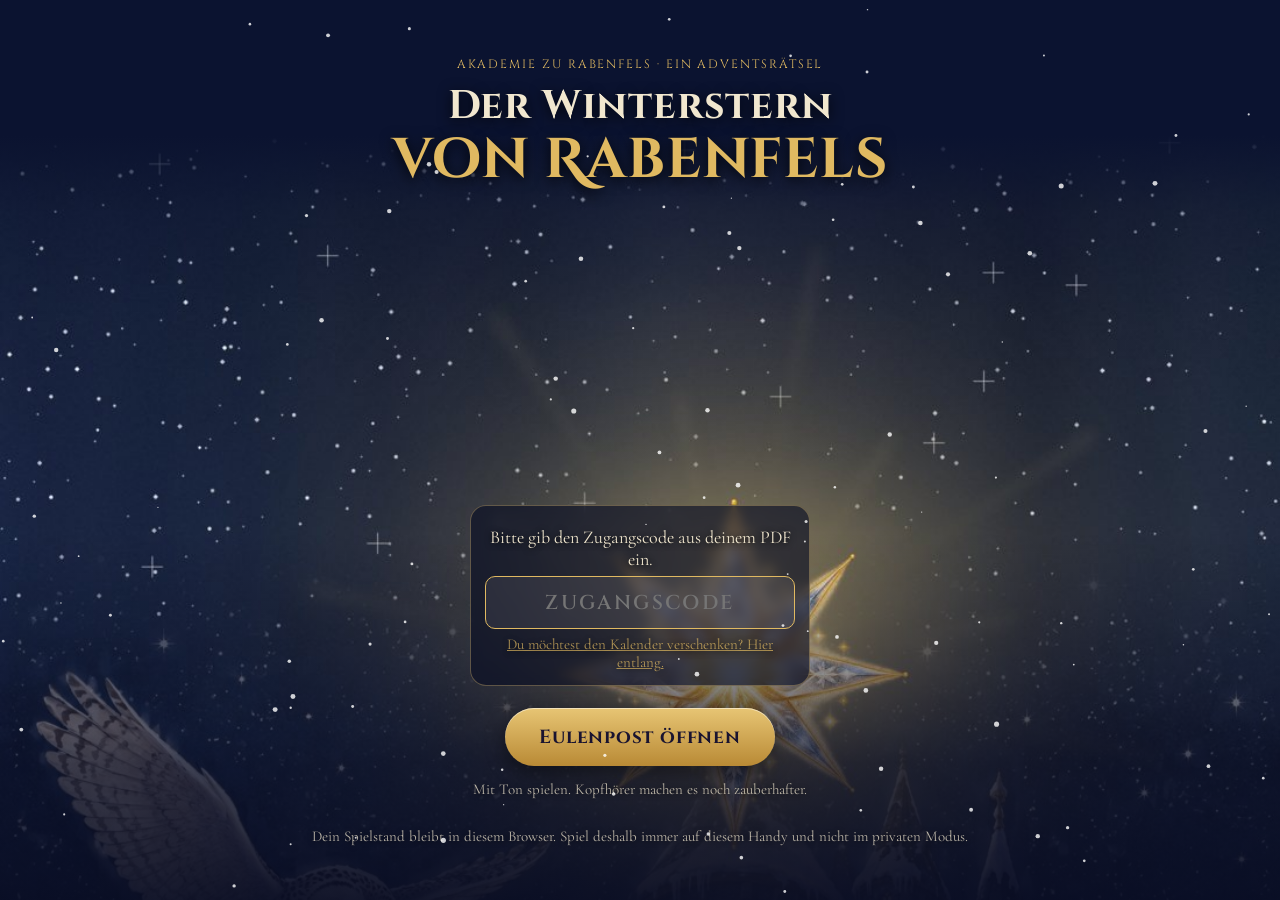
==== commit 06940c7c: "Antippbare Hinweiskarten, gesprochene Reaktion am 24. auch wenn noch Tage fehlen Co-Authored-By: Cla" ====
--- a/index.html
+++ b/index.html
@@ -8,7 +8,7 @@
 <meta name="robots" content="noindex">
 <link rel="preconnect" href="https://fonts.googleapis.com"><link rel="preconnect" href="https://fonts.gstatic.com" crossorigin>
 <link href="https://fonts.googleapis.com/css2?family=Cinzel:wght@500;700&family=Cinzel+Decorative:wght@700&family=Cormorant+Garamond:ital,wght@0,500;0,700;1,500;1,700&family=Pinyon+Script&display=swap" rel="stylesheet">
-<link rel="stylesheet" href="style.css?v=13">
+<link rel="stylesheet" href="style.css?v=14">
 </head>
 <body>
 <canvas id="snow"></canvas>
@@ -152,11 +152,12 @@
 </div>
 <div id="toast" class="toast"></div>
 <audio id="music" src="musik.mp3" loop preload="auto"></audio>
-<script src="icons.js?v=13"></script>
+<script src="icons.js?v=14"></script>
 <script src="gate.js"></script>
-<script src="data.js?v=13"></script>
-<script src="stimmen.js?v=13"></script>
-<script src="app.js?v=13"></script>
-<script src="widgets.js?v=13"></script>
+<script src="data.js?v=14"></script>
+<script src="stimmen.js?v=14"></script>
+<script src="hints.js?v=14"></script>
+<script src="app.js?v=14"></script>
+<script src="widgets.js?v=14"></script>
 </body>
 </html>
--- a/style.css
+++ b/style.css
@@ -651,3 +651,16 @@
 .solved .grim .ic{color:var(--gold)}
 .solved .grim.on{background:rgba(224,185,97,.22)}
 .grim img{width:36px;height:36px;border-radius:50%;object-fit:contain;background:radial-gradient(circle at 50% 40%,#fff6df,#e6d6b2);border:1px solid rgba(184,137,58,.6);padding:2px}
+/* Hinweiskarten */
+.hcard{display:flex;align-items:center;gap:12px;width:100%;margin:10px 0 2px;padding:6px 12px 6px 6px;background:rgba(255,250,238,.78);border:1.5px solid rgba(184,137,58,.55);border-radius:12px;text-align:left;color:var(--ink);box-shadow:0 3px 10px rgba(20,15,40,.15);animation:hcin .35s ease-out}
+.hcard .hthumb{flex:none;width:100px;transform:rotate(-2deg);box-shadow:0 2px 8px rgba(0,0,0,.25);border-radius:6px;line-height:0}
+.hcard .hthumb svg{width:100%;height:auto}
+.hcard .hlab{font:700 18px 'Cormorant Garamond',Georgia,serif}.hcard small{display:block;font:italic 500 15px 'Cormorant Garamond',Georgia,serif;color:#5b4a7a;margin-top:2px}
+.hcard:active{transform:scale(.98)}
+@keyframes hcin{from{opacity:0;transform:translateY(-6px)}}
+.hzoom{position:fixed;inset:0;z-index:9000;background:rgba(6,10,30,.84);display:flex;align-items:center;justify-content:center;padding:16px;opacity:0;transition:opacity .25s}
+.hzoom.on{opacity:1}
+.hzin{width:min(96vw,760px);text-align:center;transform:scale(.94);transition:transform .3s}
+.hzoom.on .hzin{transform:none}
+.hzin svg{width:100%;height:auto;box-shadow:0 18px 50px rgba(0,0,0,.6);border-radius:10px}
+.hzx{display:inline-block;margin-top:14px;color:#f6e8c4;font:700 17px 'Cormorant Garamond',Georgia,serif;border:1px solid rgba(224,185,97,.6);border-radius:999px;padding:6px 18px}
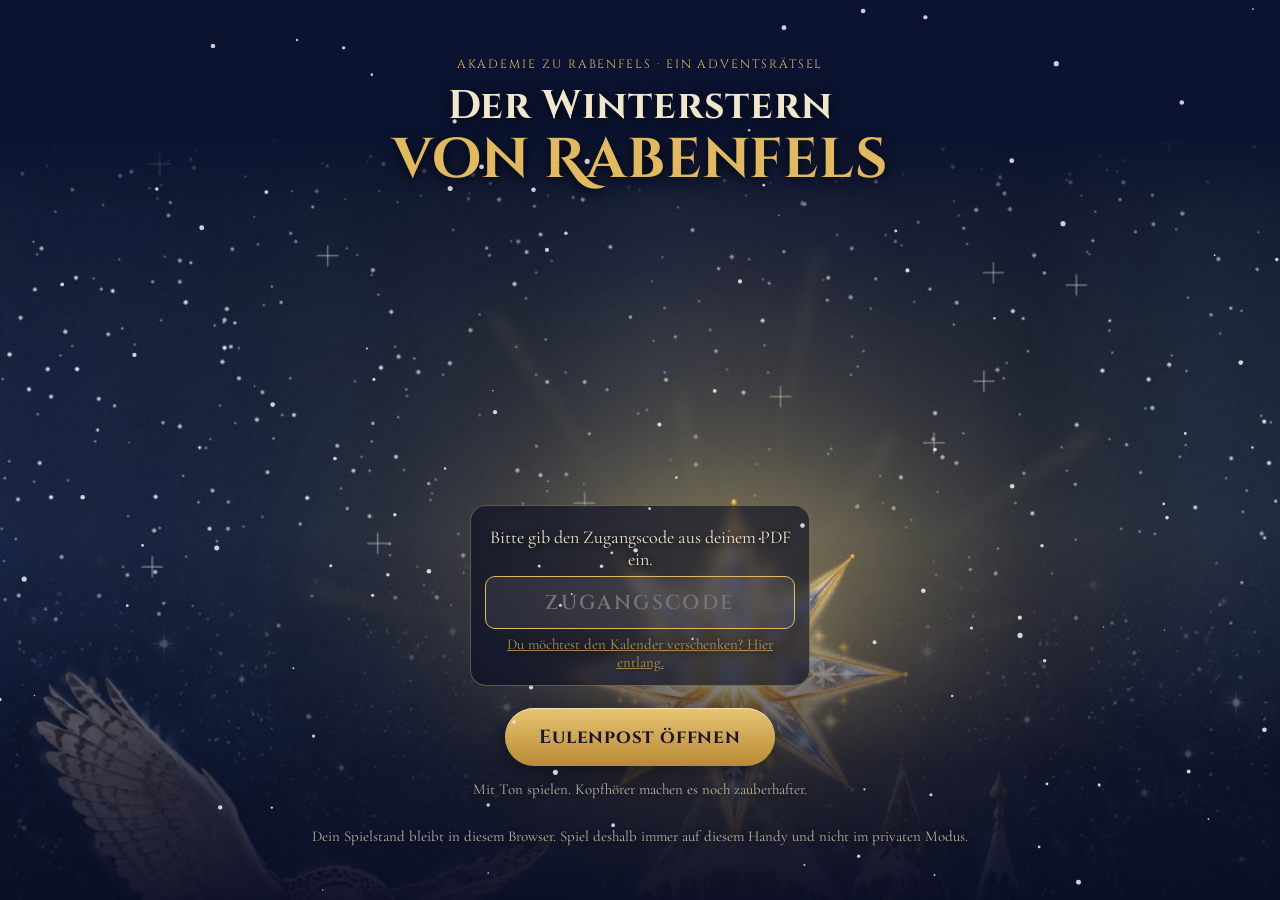
==== commit 6e79373d: "Feedback: Runenrad lesbar, Pip unterbricht Stimme nicht mehr, Labyrinth Steuerung und gesammelte Buc" ====
--- a/index.html
+++ b/index.html
@@ -8,7 +8,7 @@
 <meta name="robots" content="noindex">
 <link rel="preconnect" href="https://fonts.googleapis.com"><link rel="preconnect" href="https://fonts.gstatic.com" crossorigin>
 <link href="https://fonts.googleapis.com/css2?family=Cinzel:wght@500;700&family=Cinzel+Decorative:wght@700&family=Cormorant+Garamond:ital,wght@0,500;0,700;1,500;1,700&family=Pinyon+Script&display=swap" rel="stylesheet">
-<link rel="stylesheet" href="style.css?v=14">
+<link rel="stylesheet" href="style.css?v=15">
 </head>
 <body>
 <canvas id="snow"></canvas>
@@ -152,12 +152,12 @@
 </div>
 <div id="toast" class="toast"></div>
 <audio id="music" src="musik.mp3" loop preload="auto"></audio>
-<script src="icons.js?v=14"></script>
+<script src="icons.js?v=15"></script>
 <script src="gate.js"></script>
-<script src="data.js?v=14"></script>
-<script src="stimmen.js?v=14"></script>
-<script src="hints.js?v=14"></script>
-<script src="app.js?v=14"></script>
-<script src="widgets.js?v=14"></script>
+<script src="data.js?v=15"></script>
+<script src="stimmen.js?v=15"></script>
+<script src="hints.js?v=15"></script>
+<script src="app.js?v=15"></script>
+<script src="widgets.js?v=15"></script>
 </body>
 </html>
--- a/style.css
+++ b/style.css
@@ -664,3 +664,36 @@
 .hzoom.on .hzin{transform:none}
 .hzin svg{width:100%;height:auto;box-shadow:0 18px 50px rgba(0,0,0,.6);border-radius:10px}
 .hzx{display:inline-block;margin-top:14px;color:#f6e8c4;font:700 17px 'Cormorant Garamond',Georgia,serif;border:1px solid rgba(224,185,97,.6);border-radius:999px;padding:6px 18px}
+/* 06.11.2026 Feedback: Umschläge begonnen */
+.env.begun{background:linear-gradient(160deg,#ecdcb8,#ccb589)}
+.env.begun::before{top:-4%;height:44%;left:15%;right:15%;clip-path:none;border-radius:3px 3px 0 0;background:repeating-linear-gradient(180deg,#fbf3dc 0 6px,#e6d8b6 6px 7px);box-shadow:0 2px 5px rgba(60,40,10,.35)}
+.env.begun .wax{transform:translate(-50%,-18%) rotate(-14deg) scale(.82);filter:saturate(.75) brightness(1.08)}
+.env .begtag{position:absolute;right:3px;bottom:3px;font:700 7.5px Cinzel,serif;letter-spacing:.08em;text-transform:uppercase;background:#8a2a3a;color:#fff3d6;padding:1px 4px 0;border-radius:3px;box-shadow:0 1px 2px rgba(0,0,0,.3)}
+/* Labyrinth */
+.kz-mgot{display:flex;align-items:center;justify-content:center;gap:6px;margin:10px auto 0;font:600 13px Cinzel,serif;color:var(--ink)}
+.kz-mgot span{letter-spacing:.12em;text-transform:uppercase;opacity:.75;margin-right:4px}
+.kz-mgot b{display:inline-flex;align-items:center;justify-content:center;width:30px;height:30px;border-radius:50%;background:#ffe27a;border:2px solid #7a2a10;font:700 17px Cinzel,serif;color:#3a1a06;box-shadow:0 2px 4px rgba(0,0,0,.25);animation:kzpop .3s}
+.kz-mgot i{font-family:inherit;opacity:.6}
+@keyframes kzpop{0%{transform:scale(.4)}70%{transform:scale(1.15)}100%{transform:scale(1)}}
+.maze.bump{animation:kzbump .25s}
+@keyframes kzbump{30%{transform:translateX(-5px)}60%{transform:translateX(4px)}}
+.arrows button,.ring button{touch-action:manipulation;-webkit-tap-highlight-color:transparent;user-select:none}
+.arrows button.hit,.ring button.hit{animation:kzhit .2s}
+@keyframes kzhit{40%{transform:scale(.9);background:#f6e3a8}}
+/* Runenschloss */
+.kz-rule{text-align:center;font-style:italic;font-size:15px;margin:8px 0 2px;color:var(--ink);opacity:.85}
+.kz-drums{position:absolute;left:44.9%;top:54.3%;width:23.2%;height:15.6%;display:flex;gap:1.6%;pointer-events:none}
+.kz-drum{flex:1;display:flex;flex-direction:column;align-items:center;justify-content:center;border-radius:4px;background:linear-gradient(90deg,#9b7226,#e4c068 35%,#f3d98a 50%,#e4c068 65%,#9b7226);box-shadow:inset 0 3px 4px rgba(0,0,0,.45),inset 0 -3px 4px rgba(0,0,0,.45);overflow:hidden;line-height:1}
+.kz-drum b{font:700 15px Cinzel,serif;color:#3a2306;text-shadow:0 1px 0 rgba(255,240,190,.6)}
+.kz-drum i{font:700 8px Cinzel,serif;font-style:normal;color:#5a3c10;opacity:.55}
+.kz-drum.roll{animation:kzdrum .25s}
+@keyframes kzdrum{0%{transform:translateY(-12%)}100%{transform:none}}
+.kz-tries{margin-top:12px}
+.kz-tries .kz-trylab{font:600 12px Cinzel,serif;letter-spacing:.1em;text-transform:uppercase;opacity:.75;padding:4px 0;border:0}
+.kz-tries>div.new{animation:kzpop .3s}
+.kz-tries>div b{color:#8a2a3a}
+/* Schneekugel Schrift */
+.globetext{opacity:0}
+.globetext::before{content:"";position:absolute;inset:-6px -10px;border-radius:16px;background:radial-gradient(ellipse at center,rgba(8,16,48,.78),rgba(8,16,48,.55) 70%,rgba(8,16,48,0));z-index:-1}
+.globetext{font-style:normal!important;font-weight:700;font-size:17px!important;line-height:1.3;letter-spacing:.01em;color:#fffaf0;text-shadow:0 1px 3px #000,0 0 10px rgba(0,0,0,.8);z-index:3;isolation:isolate}
+.kz-chest .kz-drum b{position:static;opacity:1;transition:none;font:700 15px Cinzel,serif;color:#3a2306;text-shadow:0 1px 0 rgba(255,240,190,.6)}
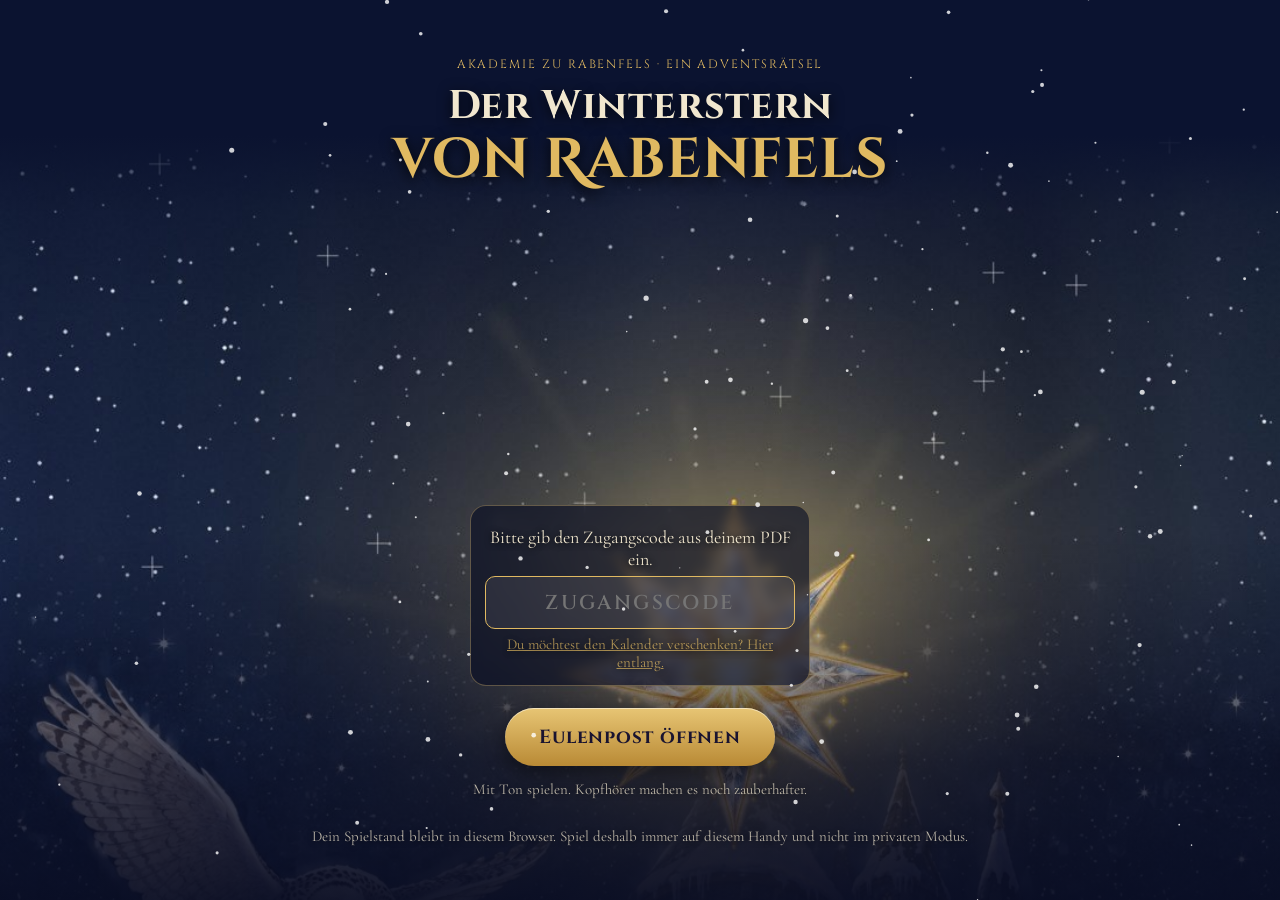
==== commit 0de4ab4f: "Urkunde: Siegel zeigt Fortschritt über dem Finger Co-Authored-By: Claude Opus 5.5 <noreply@anthropic" ====
--- a/index.html
+++ b/index.html
@@ -8,7 +8,7 @@
 <meta name="robots" content="noindex">
 <link rel="preconnect" href="https://fonts.googleapis.com"><link rel="preconnect" href="https://fonts.gstatic.com" crossorigin>
 <link href="https://fonts.googleapis.com/css2?family=Cinzel:wght@500;700&family=Cinzel+Decorative:wght@700&family=Cormorant+Garamond:ital,wght@0,500;0,700;1,500;1,700&family=Pinyon+Script&display=swap" rel="stylesheet">
-<link rel="stylesheet" href="style.css?v=15">
+<link rel="stylesheet" href="style.css?v=16">
 </head>
 <body>
 <canvas id="snow"></canvas>
@@ -152,12 +152,12 @@
 </div>
 <div id="toast" class="toast"></div>
 <audio id="music" src="musik.mp3" loop preload="auto"></audio>
-<script src="icons.js?v=15"></script>
+<script src="icons.js?v=16"></script>
 <script src="gate.js"></script>
-<script src="data.js?v=15"></script>
-<script src="stimmen.js?v=15"></script>
-<script src="hints.js?v=15"></script>
-<script src="app.js?v=15"></script>
-<script src="widgets.js?v=15"></script>
+<script src="data.js?v=16"></script>
+<script src="stimmen.js?v=16"></script>
+<script src="hints.js?v=16"></script>
+<script src="app.js?v=16"></script>
+<script src="widgets.js?v=16"></script>
 </body>
 </html>
--- a/style.css
+++ b/style.css
@@ -697,3 +697,13 @@
 .globetext::before{content:"";position:absolute;inset:-6px -10px;border-radius:16px;background:radial-gradient(ellipse at center,rgba(8,16,48,.78),rgba(8,16,48,.55) 70%,rgba(8,16,48,0));z-index:-1}
 .globetext{font-style:normal!important;font-weight:700;font-size:17px!important;line-height:1.3;letter-spacing:.01em;color:#fffaf0;text-shadow:0 1px 3px #000,0 0 10px rgba(0,0,0,.8);z-index:3;isolation:isolate}
 .kz-chest .kz-drum b{position:static;opacity:1;transition:none;font:700 15px Cinzel,serif;color:#3a2306;text-shadow:0 1px 0 rgba(255,240,190,.6)}
+/* Siegel Rückmeldung über dem Finger */
+.sealfx{position:fixed;z-index:9999;pointer-events:none;transform:translate(-50%,-100%) scale(.6);opacity:0;transition:opacity .2s,transform .25s cubic-bezier(.2,1.4,.4,1);display:flex;flex-direction:column;align-items:center;gap:6px}
+.sealfx.down{transform:translate(-50%,0) scale(.6);flex-direction:column-reverse}
+.sealfx.on{opacity:1;transform:translate(-50%,-100%) scale(1)}
+.sealfx.down.on{transform:translate(-50%,0) scale(1)}
+.sfx-ring{width:124px;height:124px;border-radius:50%;background:conic-gradient(#e0b961 calc(var(--p,0)*360deg),rgba(20,28,72,.9) 0);box-shadow:0 8px 24px rgba(0,0,0,.45),inset 0 0 0 3px rgba(224,185,97,.55);display:flex;align-items:center;justify-content:center}
+.sfx-wax{width:96px;height:96px;border-radius:50%;background:#1a2456 url(siegel.svg) center/contain no-repeat;background-size:calc(30% + var(--p,0)*70%);opacity:calc(.4 + var(--p,0)*.6);box-shadow:inset 0 0 0 2px rgba(224,185,97,.3)}
+.sfx-t{font:600 13px Cinzel,serif;color:#fff3d6;background:rgba(12,18,48,.9);padding:5px 10px;border-radius:12px;white-space:nowrap}
+.sealfx.done .sfx-ring{background:#e0b961;animation:kzpop .5s}
+.sealfx.done .sfx-wax{background-size:100%;opacity:1}
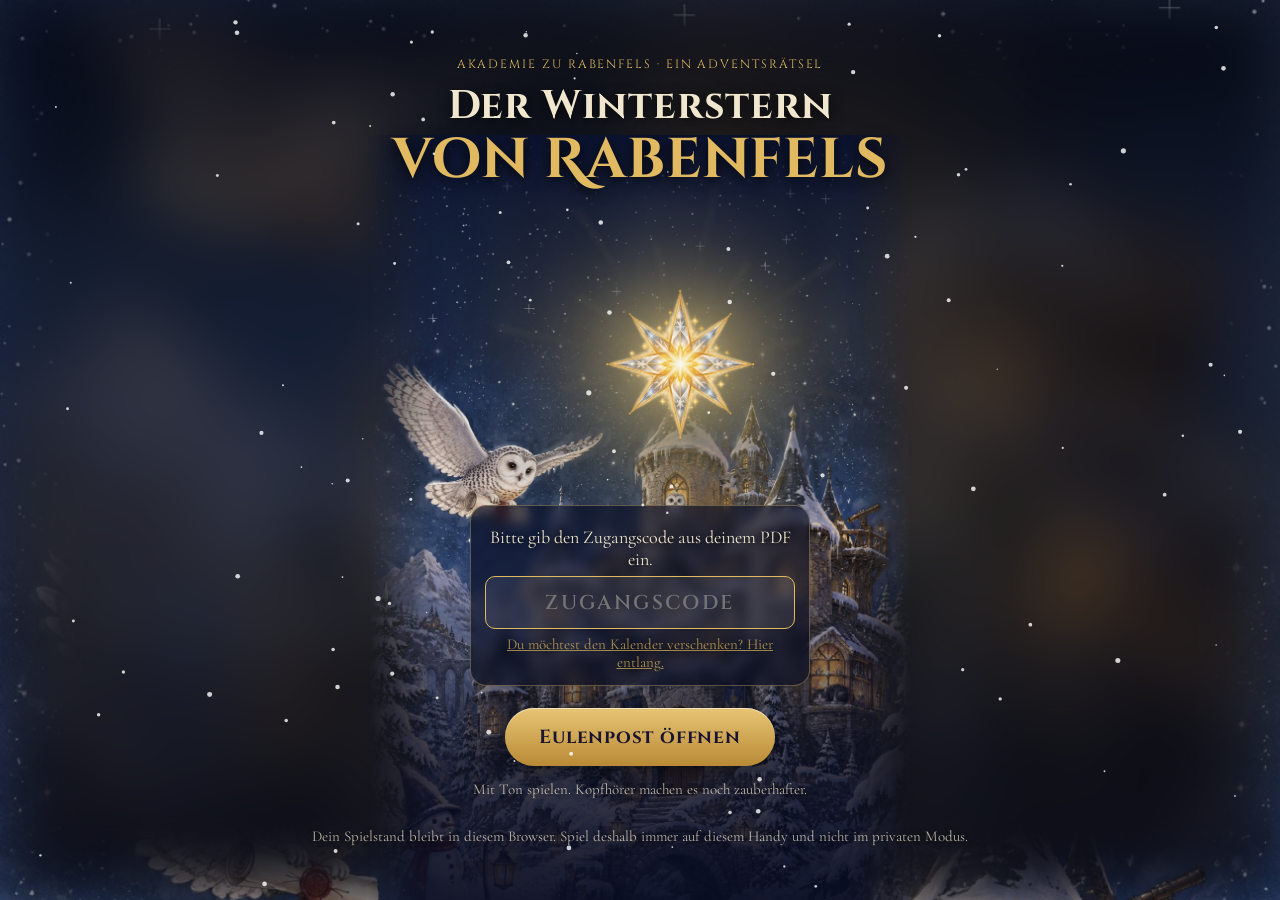
==== commit d98bdd33: "Tablet und PC: breitere Ansicht, zwei Spalten im Querformat Co-Authored-By: Claude Opus 5.5 <noreply" ====
--- a/index.html
+++ b/index.html
@@ -8,7 +8,7 @@
 <meta name="robots" content="noindex">
 <link rel="preconnect" href="https://fonts.googleapis.com"><link rel="preconnect" href="https://fonts.gstatic.com" crossorigin>
 <link href="https://fonts.googleapis.com/css2?family=Cinzel:wght@500;700&family=Cinzel+Decorative:wght@700&family=Cormorant+Garamond:ital,wght@0,500;0,700;1,500;1,700&family=Pinyon+Script&display=swap" rel="stylesheet">
-<link rel="stylesheet" href="style.css?v=16">
+<link rel="stylesheet" href="style.css?v=17">
 </head>
 <body>
 <canvas id="snow"></canvas>
@@ -152,12 +152,12 @@
 </div>
 <div id="toast" class="toast"></div>
 <audio id="music" src="musik.mp3" loop preload="auto"></audio>
-<script src="icons.js?v=16"></script>
+<script src="icons.js?v=17"></script>
 <script src="gate.js"></script>
-<script src="data.js?v=16"></script>
-<script src="stimmen.js?v=16"></script>
-<script src="hints.js?v=16"></script>
-<script src="app.js?v=16"></script>
-<script src="widgets.js?v=16"></script>
+<script src="data.js?v=17"></script>
+<script src="stimmen.js?v=17"></script>
+<script src="hints.js?v=17"></script>
+<script src="app.js?v=17"></script>
+<script src="widgets.js?v=17"></script>
 </body>
 </html>
--- a/style.css
+++ b/style.css
@@ -707,3 +707,38 @@
 .sfx-t{font:600 13px Cinzel,serif;color:#fff3d6;background:rgba(12,18,48,.9);padding:5px 10px;border-radius:12px;white-space:nowrap}
 .sealfx.done .sfx-ring{background:#e0b961;animation:kzpop .5s}
 .sealfx.done .sfx-wax{background-size:100%;opacity:1}
+/* ===== Tablet und PC (08.11.2026) ===== */
+@media (min-aspect-ratio:5/6){
+ #s-start::before{content:"";position:absolute;inset:0;background:linear-gradient(180deg,rgba(6,10,30,.85) 0%,rgba(6,10,30,.3) 30%,rgba(6,10,30,.3) 62%,rgba(6,10,30,.9) 100%),url(z/start.jpg) center 55%/cover;filter:blur(34px) brightness(.55) saturate(1.1);z-index:0;pointer-events:none}
+ #s-start .start-sky{left:50%;right:auto;width:calc(100vh * .604);transform:translateX(-50%);background-size:cover;background-position:center 60%;z-index:0;
+  -webkit-mask-image:linear-gradient(90deg,transparent 0,#000 12%,#000 88%,transparent 100%);mask-image:linear-gradient(90deg,transparent 0,#000 12%,#000 88%,transparent 100%)}
+ #s-start .start-in{position:relative;z-index:1}
+}
+@media (min-width:700px) and (max-aspect-ratio:1/1){
+ .case{max-width:700px;padding-left:24px;padding-right:24px}
+ .story{font-size:18px}
+ .grid{max-width:680px;grid-template-columns:repeat(6,1fr);gap:14px}
+ .skybox{max-width:680px}
+}
+@media (min-width:960px) and (min-aspect-ratio:1/1){
+ #s-desk.on{display:grid;grid-template-columns:minmax(360px,540px) minmax(460px,600px);grid-template-rows:auto auto auto 1fr;column-gap:40px;justify-content:center;align-content:start}
+ #s-desk .deskhead{grid-column:1/-1;grid-row:1}
+ #s-desk .skybox{grid-column:1;grid-row:2;margin:6px 0 0;width:100%;max-width:none}
+ #s-desk .skylab{grid-column:1;grid-row:3}
+ #s-desk .grid{grid-column:2;grid-row:2/5;align-self:start;max-width:none;width:100%;grid-template-columns:repeat(6,1fr);padding:6px 0 20px;box-sizing:border-box}
+ #s-desk .foot{grid-column:1/-1;grid-row:5}
+ #s-case .case{max-width:1180px;padding-left:28px;padding-right:28px}
+ #s-case .paper{display:grid;grid-template-columns:minmax(0,1fr) minmax(0,1.08fr);grid-template-rows:auto auto auto auto auto auto auto auto auto auto 1fr;column-gap:40px;align-items:start;padding:24px 30px 30px}
+ #s-case .paper>*{grid-column:1}
+ #s-case .case-top{grid-column:1/-1;grid-row:1}
+ #s-case .dept{grid-column:1/-1;grid-row:2}
+ #s-case .titlerow{grid-row:3}
+ #s-case #c-story{grid-row:4;font-size:17.5px}
+ #s-case .wits{grid-row:5}
+ #s-case #c-q{grid-row:6}
+ #s-case #c-answer{grid-row:7}
+ #s-case .hints{grid-row:8}
+ #s-case #c-hint{grid-row:9}
+ #s-case #c-solved{grid-row:10}
+ #s-case #c-widget{grid-column:2;grid-row:3/12;align-self:start;margin:4px 0 0;min-width:0}
+}
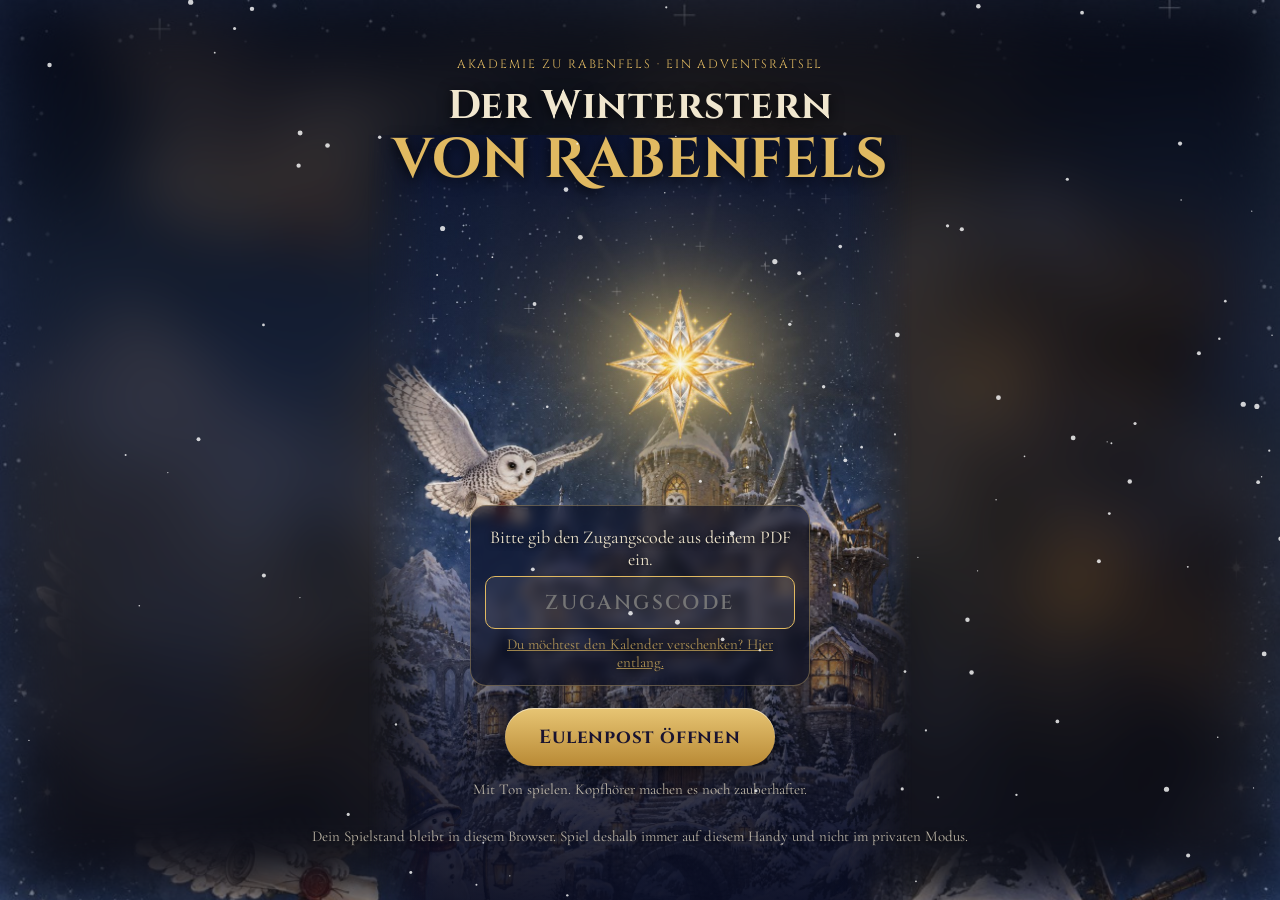
==== commit f39d6c37: "Trankwaage als gemalte Goldwaage mit schwingendem Balken, Rezeptkarte mit Motiven Co-Authored-By: Cl" ====
--- a/index.html
+++ b/index.html
@@ -8,7 +8,7 @@
 <meta name="robots" content="noindex">
 <link rel="preconnect" href="https://fonts.googleapis.com"><link rel="preconnect" href="https://fonts.gstatic.com" crossorigin>
 <link href="https://fonts.googleapis.com/css2?family=Cinzel:wght@500;700&family=Cinzel+Decorative:wght@700&family=Cormorant+Garamond:ital,wght@0,500;0,700;1,500;1,700&family=Pinyon+Script&display=swap" rel="stylesheet">
-<link rel="stylesheet" href="style.css?v=17">
+<link rel="stylesheet" href="style.css?v=18">
 </head>
 <body>
 <canvas id="snow"></canvas>
@@ -152,12 +152,12 @@
 </div>
 <div id="toast" class="toast"></div>
 <audio id="music" src="musik.mp3" loop preload="auto"></audio>
-<script src="icons.js?v=17"></script>
+<script src="icons.js?v=18"></script>
 <script src="gate.js"></script>
-<script src="data.js?v=17"></script>
-<script src="stimmen.js?v=17"></script>
-<script src="hints.js?v=17"></script>
-<script src="app.js?v=17"></script>
-<script src="widgets.js?v=17"></script>
+<script src="data.js?v=18"></script>
+<script src="stimmen.js?v=18"></script>
+<script src="hints.js?v=18"></script>
+<script src="app.js?v=18"></script>
+<script src="widgets.js?v=18"></script>
 </body>
 </html>
--- a/style.css
+++ b/style.css
@@ -742,3 +742,4 @@
  #s-case #c-solved{grid-row:10}
  #s-case #c-widget{grid-column:2;grid-row:3/12;align-self:start;margin:4px 0 0;min-width:0}
 }
+.kz-scale2{filter:drop-shadow(0 4px 6px rgba(60,40,10,.16));width:min(90vw,360px)}
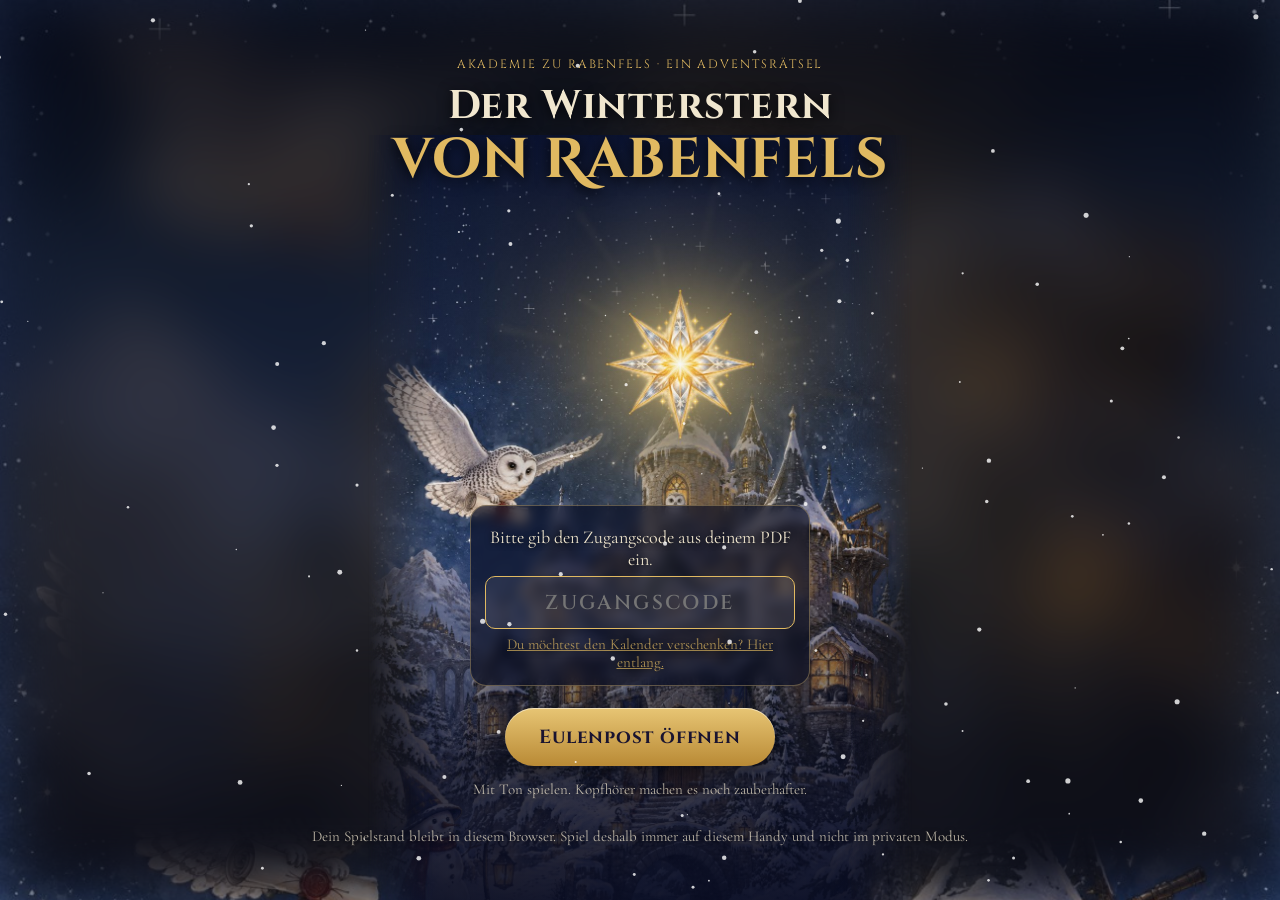
==== commit 9203726e: "Zusätzlicher Testzugang Co-Authored-By: Claude Opus 5.5 <noreply@anthropic.com> Claude-Session: http" ====
--- a/index.html
+++ b/index.html
@@ -8,7 +8,7 @@
 <meta name="robots" content="noindex">
 <link rel="preconnect" href="https://fonts.googleapis.com"><link rel="preconnect" href="https://fonts.gstatic.com" crossorigin>
 <link href="https://fonts.googleapis.com/css2?family=Cinzel:wght@500;700&family=Cinzel+Decorative:wght@700&family=Cormorant+Garamond:ital,wght@0,500;0,700;1,500;1,700&family=Pinyon+Script&display=swap" rel="stylesheet">
-<link rel="stylesheet" href="style.css?v=18">
+<link rel="stylesheet" href="style.css?v=19">
 </head>
 <body>
 <canvas id="snow"></canvas>
@@ -152,12 +152,12 @@
 </div>
 <div id="toast" class="toast"></div>
 <audio id="music" src="musik.mp3" loop preload="auto"></audio>
-<script src="icons.js?v=18"></script>
+<script src="icons.js?v=19"></script>
 <script src="gate.js"></script>
-<script src="data.js?v=18"></script>
-<script src="stimmen.js?v=18"></script>
-<script src="hints.js?v=18"></script>
-<script src="app.js?v=18"></script>
-<script src="widgets.js?v=18"></script>
+<script src="data.js?v=19"></script>
+<script src="stimmen.js?v=19"></script>
+<script src="hints.js?v=19"></script>
+<script src="app.js?v=19"></script>
+<script src="widgets.js?v=19"></script>
 </body>
 </html>
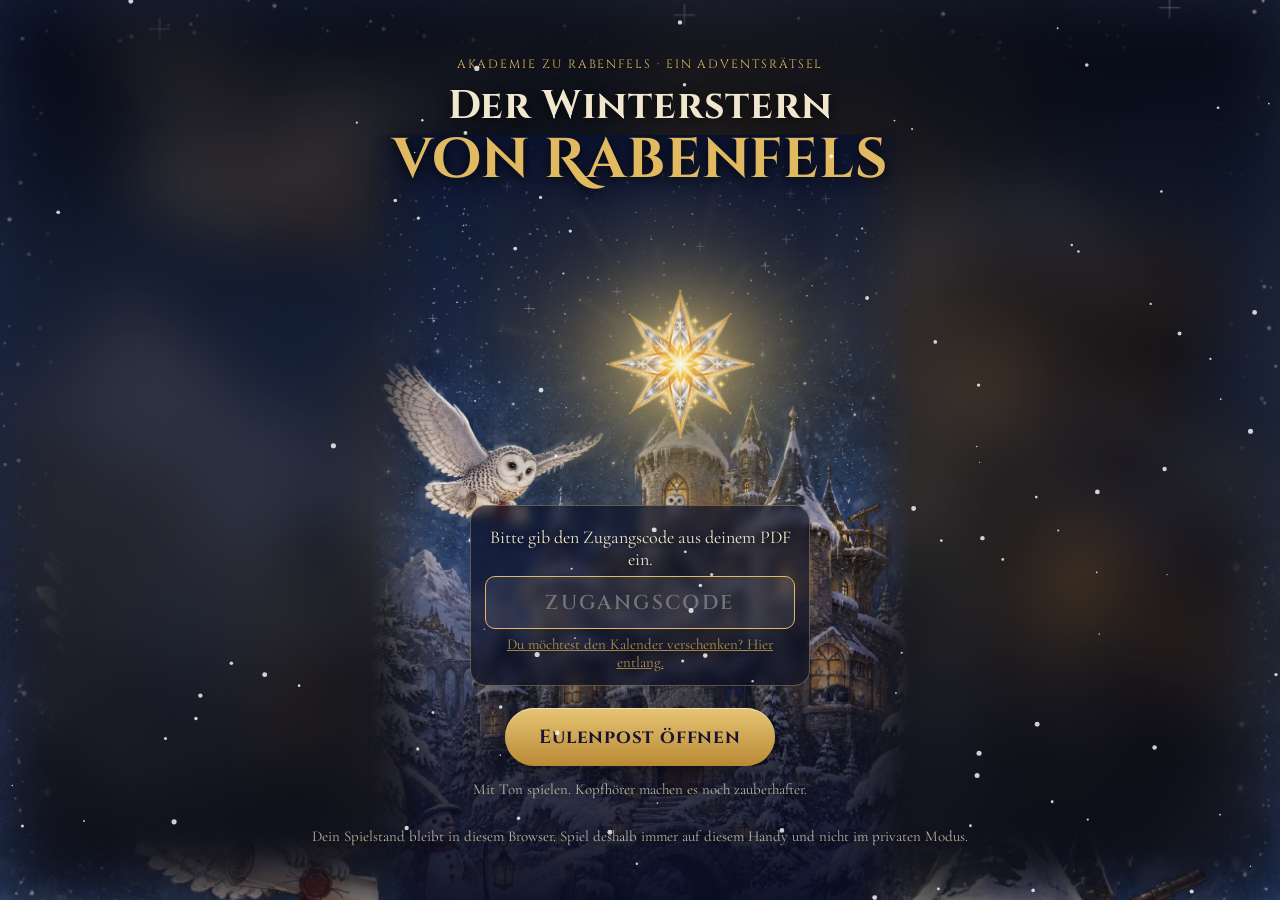
==== commit 0714bbbf: "Ton im Hintergrund anhalten und danach fortsetzen, blockierten Ton beim nächsten Antippen nachholen " ====
--- a/index.html
+++ b/index.html
@@ -152,6 +152,7 @@
 </div>
 <div id="toast" class="toast"></div>
 <audio id="music" src="musik.mp3" loop preload="auto"></audio>
+<script src="tonfix.js?v=1"></script>
 <script src="icons.js?v=19"></script>
 <script src="gate.js"></script>
 <script src="data.js?v=19"></script>
